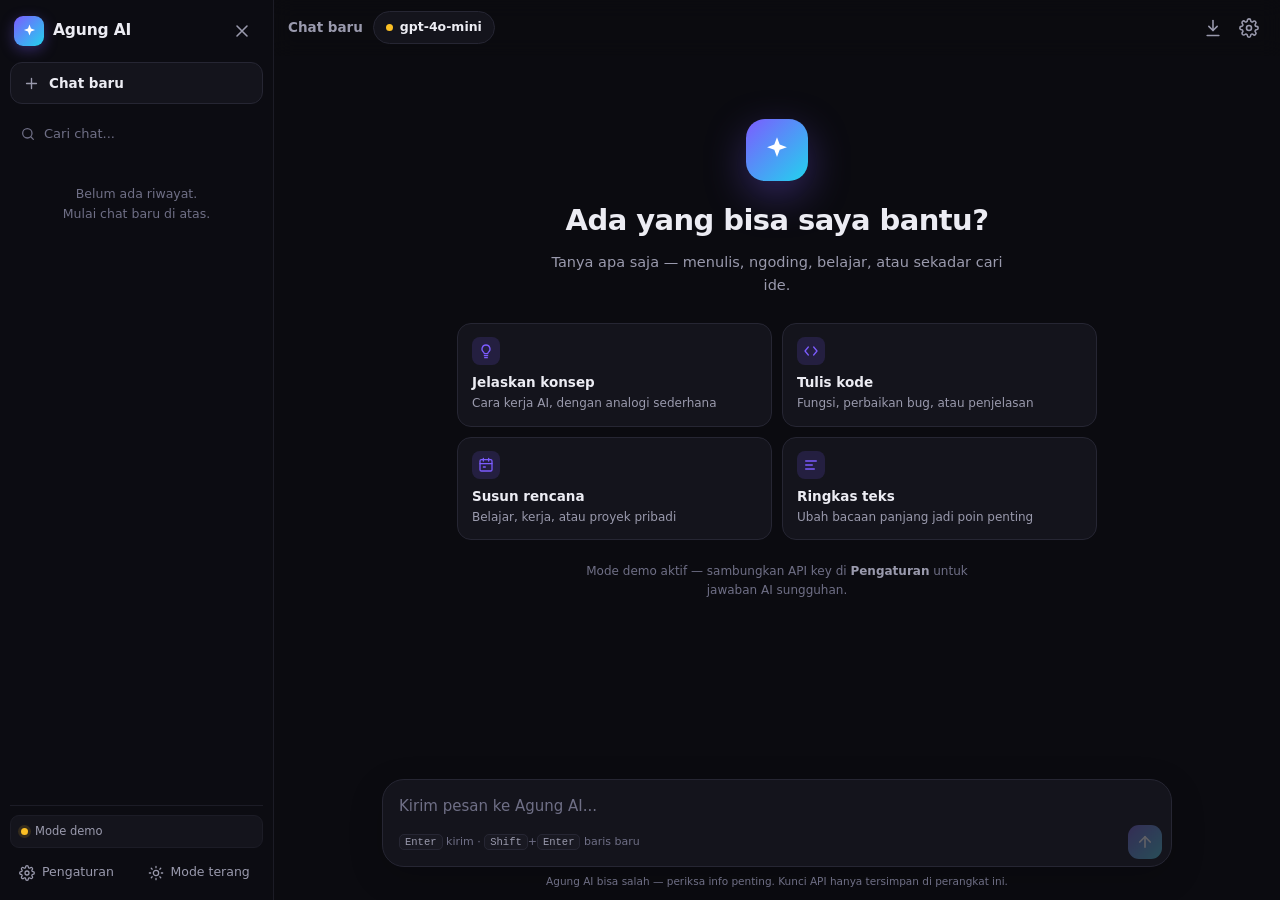
==== docs/ai/index.html @ 81c694a7 "Add files via upload" ====
<!doctype html>
<html lang="id" data-theme="dark">
<head>
  <meta charset="utf-8" />
  <meta name="viewport" content="width=device-width, initial-scale=1, viewport-fit=cover" />
  <title>Agung AI — Asisten Chat</title>
  <meta name="description" content="Agung AI — aplikasi chat AI ringan yang bisa dipakai dengan OpenAI, OpenRouter, Groq, DeepSeek, Gemini, Ollama, dan penyedia lain yang kompatibel." />
  <meta name="color-scheme" content="dark light" />
  <meta name="theme-color" content="#0b0b10" />
<style>
/* =========================================================
   Agung AI — styles
   ========================================================= */

:root {
  --font: ui-sans-serif, system-ui, -apple-system, "Segoe UI", Roboto,
    "Helvetica Neue", Arial, "Noto Sans", sans-serif;
  --mono: ui-monospace, SFMono-Regular, "SF Mono", Menlo, Consolas,
    "Liberation Mono", monospace;
  --accent: #7c5cff;
  --accent-2: #22d3ee;
  --accent-soft: rgba(124, 92, 255, 0.16);
  --danger: #ff5c7a;
  --ok: #34d399;
  --warn: #fbbf24;
  --radius: 16px;
}

html[data-theme="dark"] {
  --bg: #0b0b10;
  --bg-2: #0e0e15;
  --sidebar: #0c0c12;
  --panel: #14141c;
  --panel-2: #191922;
  --border: #262633;
  --border-soft: #1c1c26;
  --text: #ececf3;
  --muted: #9a9aad;
  --muted-2: #6f6f86;
  --bubble: #1c1c28;
  --input: #11111a;
  --hover: #1a1a25;
  --code-bg: #0c0c14;
  --inline-bg: #22222e;
  --topbar: rgba(11, 11, 16, 0.82);
  --shadow: 0 18px 50px rgba(0, 0, 0, 0.45);
  --scrim: rgba(0, 0, 0, 0.6);
}

html[data-theme="light"] {
  --bg: #ffffff;
  --bg-2: #f7f7fa;
  --sidebar: #f5f5f8;
  --panel: #ffffff;
  --panel-2: #f6f6fa;
  --border: #e2e2ea;
  --border-soft: #ececf2;
  --text: #16161d;
  --muted: #5f5f72;
  --muted-2: #8b8b9e;
  --bubble: #f0f0f5;
  --input: #f6f6fa;
  --hover: #ececf2;
  --code-bg: #f6f6fa;
  --inline-bg: #eeeef4;
  --topbar: rgba(255, 255, 255, 0.86);
  --shadow: 0 18px 50px rgba(20, 20, 45, 0.16);
  --scrim: rgba(20, 20, 40, 0.35);
}

* { box-sizing: border-box; }

html, body {
  height: 100%;
  margin: 0;
}

body {
  font-family: var(--font);
  background: var(--bg);
  color: var(--text);
  font-size: 15px;
  line-height: 1.5;
  overflow: hidden;
  -webkit-font-smoothing: antialiased;
  text-rendering: optimizeLegibility;
}

button, input, textarea {
  font: inherit;
  color: inherit;
}

button { cursor: pointer; }

svg {
  width: 20px;
  height: 20px;
  fill: none;
  stroke: currentColor;
  stroke-width: 1.9;
  stroke-linecap: round;
  stroke-linejoin: round;
  flex: none;
}

.sr-only {
  position: absolute;
  width: 1px; height: 1px;
  padding: 0; margin: -1px;
  overflow: hidden;
  clip: rect(0 0 0 0);
  white-space: nowrap;
  border: 0;
}

kbd {
  font-family: var(--mono);
  font-size: 10.5px;
  padding: 1px 5px;
  border-radius: 5px;
  border: 1px solid var(--border);
  background: var(--panel-2);
  color: var(--muted);
}

/* ================= layout ================= */

.app {
  display: flex;
  height: 100vh;
  height: 100dvh;
  width: 100%;
}

/* ================= sidebar ================= */

.sidebar {
  width: 274px;
  flex: 0 0 274px;
  background: var(--sidebar);
  border-right: 1px solid var(--border-soft);
  display: flex;
  flex-direction: column;
  gap: 10px;
  padding: 12px 10px 10px;
  min-height: 0;
  z-index: 40;
}

.side-head {
  display: flex;
  align-items: center;
  justify-content: space-between;
  padding: 2px 4px 4px;
}

.brand {
  display: flex;
  align-items: center;
  gap: 9px;
  min-width: 0;
}

.brand-mark {
  width: 30px;
  height: 30px;
  border-radius: 9px;
  display: grid;
  place-items: center;
  color: #fff;
  background: linear-gradient(135deg, var(--accent), var(--accent-2));
  box-shadow: 0 4px 14px rgba(124, 92, 255, 0.35);
  flex: none;
}

.brand-mark svg { width: 19px; height: 19px; stroke: none; }

.brand-name {
  font-weight: 700;
  font-size: 15.5px;
  letter-spacing: -0.01em;
  white-space: nowrap;
}

.side-close { display: none; }

.icon-btn {
  width: 34px;
  height: 34px;
  border-radius: 10px;
  border: 1px solid transparent;
  background: transparent;
  color: var(--muted);
  display: grid;
  place-items: center;
  transition: background 0.15s, color 0.15s, border-color 0.15s;
}

.icon-btn:hover { background: var(--hover); color: var(--text); }
.icon-btn:active { transform: scale(0.96); }

.new-chat {
  display: flex;
  align-items: center;
  gap: 9px;
  width: 100%;
  padding: 10px 12px;
  border-radius: 12px;
  border: 1px solid var(--border);
  background: var(--panel);
  color: var(--text);
  font-weight: 600;
  font-size: 13.5px;
  transition: background 0.15s, border-color 0.15s, transform 0.1s;
}

.new-chat svg { width: 17px; height: 17px; color: var(--muted); }
.new-chat:hover { background: var(--panel-2); border-color: var(--border); }
.new-chat:active { transform: scale(0.99); }

.search {
  position: relative;
  display: flex;
  align-items: center;
}

.search-ico {
  position: absolute;
  left: 10px;
  width: 16px;
  height: 16px;
  color: var(--muted-2);
  pointer-events: none;
}

.search input {
  width: 100%;
  padding: 9px 10px 9px 33px;
  border-radius: 10px;
  border: 1px solid transparent;
  background: transparent;
  color: var(--text);
  font-size: 13px;
  outline: none;
  transition: background 0.15s, border-color 0.15s;
}

.search input::placeholder { color: var(--muted-2); }
.search input:hover { background: var(--hover); }
.search input:focus {
  background: var(--input);
  border-color: var(--border);
}

.conv-list {
  flex: 1;
  overflow-y: auto;
  overflow-x: hidden;
  min-height: 0;
  padding: 2px 0 8px;
  scrollbar-width: thin;
}

.conv-group-label {
  font-size: 10.5px;
  font-weight: 700;
  text-transform: uppercase;
  letter-spacing: 0.07em;
  color: var(--muted-2);
  padding: 12px 10px 5px;
}

.conv-item {
  display: flex;
  align-items: center;
  gap: 8px;
  padding: 8px 8px 8px 10px;
  border-radius: 10px;
  color: var(--muted);
  cursor: pointer;
  border: 1px solid transparent;
  position: relative;
  min-width: 0;
}

.conv-item:hover { background: var(--hover); color: var(--text); }

.conv-item.active {
  background: var(--panel);
  border-color: var(--border-soft);
  color: var(--text);
}

.conv-ico { width: 15px; height: 15px; color: var(--muted-2); flex: none; }

.conv-title {
  flex: 1;
  min-width: 0;
  font-size: 13px;
  white-space: nowrap;
  overflow: hidden;
  text-overflow: ellipsis;
}

.conv-acts {
  display: flex;
  gap: 2px;
  opacity: 0;
  transition: opacity 0.12s;
}

.conv-item:hover .conv-acts,
.conv-item.active .conv-acts { opacity: 1; }

.mini-btn {
  width: 24px;
  height: 24px;
  border-radius: 6px;
  border: 0;
  background: transparent;
  color: var(--muted);
  display: grid;
  place-items: center;
}

.mini-btn svg { width: 13px; height: 13px; }
.mini-btn:hover { background: var(--border); color: var(--text); }
.mini-btn.danger:hover { color: var(--danger); }

.empty-list {
  padding: 18px 12px;
  font-size: 12.5px;
  color: var(--muted-2);
  text-align: center;
  line-height: 1.6;
}

.side-foot {
  border-top: 1px solid var(--border-soft);
  padding-top: 9px;
  display: flex;
  flex-direction: column;
  gap: 7px;
}

.mode-badge {
  display: flex;
  align-items: center;
  gap: 7px;
  padding: 7px 10px;
  border-radius: 9px;
  background: var(--panel);
  border: 1px solid var(--border-soft);
  font-size: 11.5px;
  color: var(--muted);
  font-weight: 500;
}

.mode-badge .dot {
  width: 7px;
  height: 7px;
  border-radius: 50%;
  background: var(--warn);
  box-shadow: 0 0 0 3px rgba(251, 191, 36, 0.14);
  flex: none;
}

.mode-badge.live .dot {
  background: var(--ok);
  box-shadow: 0 0 0 3px rgba(52, 211, 153, 0.16);
}

.foot-row { display: flex; gap: 4px; }

.foot-btn {
  flex: 1;
  display: flex;
  align-items: center;
  gap: 7px;
  padding: 8px 9px;
  border-radius: 9px;
  border: 0;
  background: transparent;
  color: var(--muted);
  font-size: 12.5px;
  font-weight: 500;
  text-align: left;
}

.foot-btn svg { width: 16px; height: 16px; }
.foot-btn:hover { background: var(--hover); color: var(--text); }
.foot-btn span { white-space: nowrap; overflow: hidden; text-overflow: ellipsis; }

/* ================= main ================= */

.main {
  flex: 1;
  display: flex;
  flex-direction: column;
  min-width: 0;
  position: relative;
  background: var(--bg);
}

.topbar {
  height: 56px;
  flex: none;
  display: flex;
  align-items: center;
  gap: 10px;
  padding: 0 14px;
  border-bottom: 1px solid transparent;
  background: var(--topbar);
  backdrop-filter: blur(10px);
  z-index: 20;
}

.menu-btn { display: none; }

.topbar-title {
  font-size: 13.5px;
  font-weight: 600;
  color: var(--muted);
  white-space: nowrap;
  overflow: hidden;
  text-overflow: ellipsis;
  min-width: 0;
  max-width: 40%;
}

.model-pill {
  display: flex;
  align-items: center;
  gap: 7px;
  padding: 6px 12px;
  border-radius: 999px;
  border: 1px solid var(--border);
  background: var(--panel);
  color: var(--text);
  font-size: 12.5px;
  font-weight: 600;
  max-width: 240px;
  transition: background 0.15s, border-color 0.15s;
}

.model-pill:hover { background: var(--panel-2); border-color: var(--muted-2); }

.pill-dot {
  width: 7px;
  height: 7px;
  border-radius: 50%;
  background: var(--warn);
  flex: none;
}

.pill-dot.live { background: var(--ok); }

.pill-name {
  white-space: nowrap;
  overflow: hidden;
  text-overflow: ellipsis;
}

.top-actions {
  margin-left: auto;
  display: flex;
  gap: 2px;
}

.chat-scroll {
  flex: 1;
  overflow-y: auto;
  overflow-x: hidden;
  min-height: 0;
  scrollbar-width: thin;
  scrollbar-color: var(--border) transparent;
  overscroll-behavior: contain;
}

.chat-scroll::-webkit-scrollbar { width: 10px; }
.chat-scroll::-webkit-scrollbar-thumb {
  background: var(--border);
  border-radius: 10px;
  border: 3px solid var(--bg);
}
.chat-scroll::-webkit-scrollbar-thumb:hover { background: var(--muted-2); }

/* ================= empty state ================= */

.empty {
  max-width: 760px;
  margin: 0 auto;
  padding: clamp(28px, 7vh, 80px) 22px 24px;
  text-align: center;
  animation: rise 0.35s ease both;
}

@keyframes rise {
  from { opacity: 0; transform: translateY(8px); }
  to { opacity: 1; transform: none; }
}

.empty-mark {
  width: 62px;
  height: 62px;
  margin: 0 auto 18px;
  border-radius: 19px;
  display: grid;
  place-items: center;
  color: #fff;
  background: linear-gradient(135deg, var(--accent), var(--accent-2));
  box-shadow: 0 14px 40px rgba(124, 92, 255, 0.34);
}

.empty-mark svg { width: 34px; height: 34px; stroke: none; }

.empty h1 {
  font-size: clamp(22px, 3.2vw, 29px);
  margin: 0 0 8px;
  letter-spacing: -0.02em;
  font-weight: 700;
}

.empty-sub {
  margin: 0 auto;
  color: var(--muted);
  font-size: 14.5px;
  max-width: 460px;
  line-height: 1.6;
}

.suggestions {
  display: grid;
  grid-template-columns: repeat(2, minmax(0, 1fr));
  gap: 10px;
  margin: 26px auto 0;
  max-width: 640px;
  text-align: left;
}

.sug {
  display: flex;
  flex-direction: column;
  gap: 3px;
  padding: 13px 14px;
  border-radius: 14px;
  border: 1px solid var(--border);
  background: var(--panel);
  color: var(--text);
  transition: border-color 0.16s, background 0.16s, transform 0.12s;
}

.sug:hover {
  background: var(--panel-2);
  border-color: var(--accent);
  transform: translateY(-1px);
}

.sug:active { transform: none; }

.sug-ico {
  width: 28px;
  height: 28px;
  border-radius: 8px;
  display: grid;
  place-items: center;
  background: var(--accent-soft);
  color: var(--accent);
  margin-bottom: 4px;
}

.sug-ico svg { width: 16px; height: 16px; }

.sug-t { font-size: 13.5px; font-weight: 600; }

.sug-d {
  font-size: 12px;
  color: var(--muted);
  line-height: 1.45;
}

.empty-note {
  margin: 22px auto 0;
  font-size: 12px;
  color: var(--muted-2);
  max-width: 420px;
  line-height: 1.6;
}

.empty-note b { color: var(--muted); }

/* ================= messages ================= */

.messages {
  max-width: 830px;
  margin: 0 auto;
  padding: 8px 22px 10px;
  display: flex;
  flex-direction: column;
  gap: 20px;
}

.msg {
  display: flex;
  gap: 12px;
  align-items: flex-start;
  animation: fadein 0.2s ease both;
}

@keyframes fadein {
  from { opacity: 0; }
  to { opacity: 1; }
}

.msg-user { justify-content: flex-end; }

.avatar {
  width: 28px;
  height: 28px;
  border-radius: 9px;
  flex: none;
  display: grid;
  place-items: center;
  color: #fff;
  background: linear-gradient(135deg, var(--accent), var(--accent-2));
  margin-top: 2px;
}

.avatar svg { width: 16px; height: 16px; stroke: none; }

.bubble { min-width: 0; max-width: 100%; }

.msg-user .bubble {
  max-width: min(86%, 640px);
  background: var(--bubble);
  border: 1px solid var(--border-soft);
  border-radius: 18px 18px 6px 18px;
  padding: 10px 15px;
}

.msg-user .content {
  white-space: pre-wrap;
  overflow-wrap: anywhere;
  font-size: 14.8px;
  line-height: 1.65;
}

.content {
  font-size: 15.2px;
  line-height: 1.72;
  overflow-wrap: anywhere;
}

.msg-assistant .content { padding-top: 3px; }

.msg-tools {
  display: flex;
  gap: 4px;
  margin-top: 7px;
  opacity: 0;
  transition: opacity 0.14s;
}

.msg:hover .msg-tools { opacity: 1; }

.tool {
  display: inline-flex;
  align-items: center;
  gap: 5px;
  padding: 4px 8px;
  border-radius: 7px;
  border: 1px solid transparent;
  background: transparent;
  color: var(--muted-2);
  font-size: 11.5px;
  font-weight: 500;
}

.tool svg { width: 13px; height: 13px; }
.tool:hover { background: var(--hover); color: var(--text); }

/* markdown */

.content > :first-child { margin-top: 0; }
.content > :last-child { margin-bottom: 0; }

.content p { margin: 0 0 0.85em; }
.content h1, .content h2, .content h3, .content h4 {
  margin: 1.15em 0 0.5em;
  line-height: 1.3;
  letter-spacing: -0.01em;
}
.content h1 { font-size: 1.4em; }
.content h2 { font-size: 1.24em; }
.content h3 { font-size: 1.1em; }
.content h4 { font-size: 1em; }

.content ul, .content ol { margin: 0 0 0.85em; padding-left: 1.45em; }
.content li { margin: 0.22em 0; }
.content li > p { margin: 0 0 0.3em; }

.content a {
  color: var(--accent);
  text-decoration: underline;
  text-underline-offset: 2px;
  text-decoration-thickness: 1px;
}

html[data-theme="dark"] .content a { color: #a996ff; }

.content strong { font-weight: 650; }
.content del { color: var(--muted); }

.content blockquote {
  margin: 0 0 0.85em;
  padding: 2px 0 2px 13px;
  border-left: 3px solid var(--accent);
  color: var(--muted);
}

.content hr {
  border: 0;
  border-top: 1px solid var(--border);
  margin: 1.1em 0;
}

.content code.inline {
  font-family: var(--mono);
  font-size: 0.87em;
  background: var(--inline-bg);
  padding: 0.15em 0.38em;
  border-radius: 5px;
}

.content table {
  border-collapse: collapse;
  width: 100%;
  margin: 0 0 0.9em;
  font-size: 0.92em;
  display: block;
  overflow-x: auto;
}

.content th, .content td {
  border: 1px solid var(--border);
  padding: 6px 10px;
  text-align: left;
}

.content th { background: var(--panel-2); font-weight: 600; }

.codeblock {
  margin: 0 0 0.9em;
  border: 1px solid var(--border);
  border-radius: 11px;
  overflow: hidden;
  background: var(--code-bg);
}

.codeblock-head {
  display: flex;
  align-items: center;
  justify-content: space-between;
  padding: 6px 8px 6px 12px;
  border-bottom: 1px solid var(--border-soft);
  background: var(--panel-2);
}

.codeblock-head .lang {
  font-family: var(--mono);
  font-size: 11px;
  color: var(--muted-2);
  text-transform: lowercase;
}

.copy-code {
  border: 1px solid transparent;
  background: transparent;
  color: var(--muted);
  font-size: 11.5px;
  padding: 3px 8px;
  border-radius: 6px;
  font-weight: 500;
}

.copy-code:hover { background: var(--hover); color: var(--text); }

.codeblock pre {
  margin: 0;
  padding: 12px 14px;
  overflow-x: auto;
}

.codeblock code {
  font-family: var(--mono);
  font-size: 12.8px;
  line-height: 1.6;
  white-space: pre;
  color: var(--text);
}

.typing {
  display: inline-flex;
  gap: 4px;
  padding: 6px 0;
  align-items: center;
}

.typing span {
  width: 6px;
  height: 6px;
  border-radius: 50%;
  background: var(--muted-2);
  animation: bounce 1.1s infinite ease-in-out;
}

.typing span:nth-child(2) { animation-delay: 0.15s; }
.typing span:nth-child(3) { animation-delay: 0.3s; }

@keyframes bounce {
  0%, 60%, 100% { transform: translateY(0); opacity: 0.45; }
  30% { transform: translateY(-4px); opacity: 1; }
}

.cursor {
  display: inline-block;
  width: 7px;
  height: 15px;
  margin-left: 2px;
  vertical-align: -2px;
  border-radius: 2px;
  background: var(--accent);
  animation: blink 1s steps(2, start) infinite;
}

@keyframes blink { 50% { opacity: 0; } }

.msg-assistant.is-error .content {
  color: var(--danger);
}

.scroll-bottom {
  position: absolute;
  bottom: 128px;
  left: 50%;
  transform: translateX(-50%);
  width: 36px;
  height: 36px;
  border-radius: 50%;
  border: 1px solid var(--border);
  background: var(--panel);
  color: var(--muted);
  display: grid;
  place-items: center;
  box-shadow: var(--shadow);
  z-index: 15;
}

.scroll-bottom:hover { color: var(--text); background: var(--panel-2); }
.scroll-bottom[hidden] { display: none; }

/* ================= composer ================= */

.composer-wrap {
  flex: none;
  padding: 0 22px calc(10px + env(safe-area-inset-bottom));
  background: linear-gradient(to bottom, transparent, var(--bg) 26%);
  z-index: 10;
}

.composer {
  max-width: 790px;
  margin: 0 auto;
  border: 1px solid var(--border);
  border-radius: 22px;
  background: var(--panel);
  padding: 9px 9px 7px 16px;
  box-shadow: 0 10px 34px rgba(0, 0, 0, 0.18);
  transition: border-color 0.16s, box-shadow 0.16s;
}

.composer:focus-within {
  border-color: var(--accent);
  box-shadow: 0 0 0 3px var(--accent-soft), 0 10px 34px rgba(0, 0, 0, 0.18);
}

.composer textarea {
  display: block;
  width: 100%;
  border: 0;
  background: transparent;
  resize: none;
  outline: none;
  font-size: 15px;
  line-height: 1.6;
  max-height: 200px;
  min-height: 24px;
  padding: 5px 6px 5px 0;
  color: var(--text);
}

.composer textarea::placeholder { color: var(--muted-2); }

.composer-bar {
  display: flex;
  align-items: center;
  justify-content: space-between;
  gap: 8px;
  padding-top: 2px;
}

.composer-hint {
  font-size: 11px;
  color: var(--muted-2);
  white-space: nowrap;
  overflow: hidden;
  text-overflow: ellipsis;
}

.send-btn {
  width: 34px;
  height: 34px;
  border-radius: 11px;
  border: 0;
  flex: none;
  display: grid;
  place-items: center;
  color: #fff;
  background: linear-gradient(135deg, var(--accent), var(--accent-2));
  transition: opacity 0.15s, transform 0.1s, filter 0.15s;
}

.send-btn svg { width: 18px; height: 18px; stroke-width: 2.2; }
.send-btn .ico-stop { display: none; width: 15px; height: 15px; }

.send-btn:disabled {
  opacity: 0.32;
  cursor: not-allowed;
  filter: grayscale(0.35);
}

.send-btn:not(:disabled):hover { filter: brightness(1.08); }
.send-btn:not(:disabled):active { transform: scale(0.94); }

.send-btn.is-stop {
  background: var(--text);
  color: var(--bg);
}

.send-btn.is-stop .ico-send { display: none; }
.send-btn.is-stop .ico-stop { display: block; }

.disclaimer {
  max-width: 790px;
  margin: 7px auto 0;
  text-align: center;
  font-size: 10.5px;
  color: var(--muted-2);
  line-height: 1.5;
}

/* ================= modal ================= */

.modal {
  position: fixed;
  inset: 0;
  z-index: 100;
  background: var(--scrim);
  backdrop-filter: blur(4px);
  display: flex;
  align-items: center;
  justify-content: center;
  padding: 18px;
  animation: fadein 0.15s ease both;
}

.modal[hidden] { display: none; }

.modal-panel {
  width: min(560px, 100%);
  max-height: min(88dvh, 820px);
  background: var(--panel);
  border: 1px solid var(--border);
  border-radius: 18px;
  box-shadow: var(--shadow);
  display: flex;
  flex-direction: column;
  overflow: hidden;
  animation: pop 0.18s ease both;
}

@keyframes pop {
  from { opacity: 0; transform: scale(0.97) translateY(6px); }
  to { opacity: 1; transform: none; }
}

.modal-head {
  display: flex;
  align-items: center;
  justify-content: space-between;
  padding: 14px 14px 12px 20px;
  border-bottom: 1px solid var(--border-soft);
  flex: none;
}

.modal-head h2 {
  margin: 0;
  font-size: 16px;
  letter-spacing: -0.01em;
}

.modal-body {
  padding: 18px 20px;
  overflow-y: auto;
  display: flex;
  flex-direction: column;
  gap: 16px;
  scrollbar-width: thin;
}

.field { display: flex; flex-direction: column; gap: 7px; }

.field-label {
  font-size: 12.5px;
  font-weight: 650;
  color: var(--text);
  display: flex;
  align-items: center;
  justify-content: space-between;
  gap: 8px;
}

.field-label .val {
  font-family: var(--mono);
  font-size: 11.5px;
  font-weight: 500;
  color: var(--muted);
  background: var(--panel-2);
  border: 1px solid var(--border-soft);
  padding: 1px 7px;
  border-radius: 6px;
}

.hint {
  margin: 0;
  font-size: 11.5px;
  color: var(--muted-2);
  line-height: 1.5;
}

.hint code, .note code {
  font-family: var(--mono);
  font-size: 0.92em;
  background: var(--inline-bg);
  padding: 1px 5px;
  border-radius: 4px;
}

.input {
  width: 100%;
  padding: 10px 12px;
  border-radius: 10px;
  border: 1px solid var(--border);
  background: var(--input);
  color: var(--text);
  font-size: 13.5px;
  outline: none;
  transition: border-color 0.15s, box-shadow 0.15s;
}

.input:focus {
  border-color: var(--accent);
  box-shadow: 0 0 0 3px var(--accent-soft);
}

.input::placeholder { color: var(--muted-2); }

.textarea {
  resize: vertical;
  min-height: 70px;
  line-height: 1.55;
  font-size: 13px;
}

.input-row { display: flex; gap: 6px; align-items: center; }
.input-row .input { flex: 1; }

.eye { border: 1px solid var(--border); background: var(--input); flex: none; }

.chips { display: flex; flex-wrap: wrap; gap: 6px; }

.chip {
  padding: 6px 11px;
  border-radius: 999px;
  border: 1px solid var(--border);
  background: var(--input);
  color: var(--muted);
  font-size: 12px;
  font-weight: 550;
  transition: all 0.14s;
}

.chip:hover { color: var(--text); border-color: var(--muted-2); }

.chip.active {
  color: #fff;
  background: linear-gradient(135deg, var(--accent), var(--accent-2));
  border-color: transparent;
  box-shadow: 0 4px 12px rgba(124, 92, 255, 0.28);
}

.grid-2 {
  display: grid;
  grid-template-columns: 1.15fr 1fr;
  gap: 14px;
  align-items: start;
}

.range {
  width: 100%;
  height: 26px;
  accent-color: var(--accent);
  background: transparent;
  cursor: pointer;
}

.row-between {
  flex-direction: row;
  align-items: center;
  justify-content: space-between;
  gap: 16px;
  border-top: 1px solid var(--border-soft);
  padding-top: 14px;
}

.row-between .field-label { display: block; }
.row-between .hint { margin-top: 2px; }

.switch { position: relative; display: inline-flex; flex: none; }
.switch input { position: absolute; opacity: 0; width: 0; height: 0; }

.switch .track {
  width: 42px;
  height: 24px;
  border-radius: 999px;
  background: var(--border);
  display: block;
  transition: background 0.18s;
  position: relative;
}

.switch .thumb {
  position: absolute;
  top: 3px;
  left: 3px;
  width: 18px;
  height: 18px;
  border-radius: 50%;
  background: #fff;
  transition: transform 0.18s;
  box-shadow: 0 1px 3px rgba(0, 0, 0, 0.3);
}

.switch input:checked + .track {
  background: linear-gradient(135deg, var(--accent), var(--accent-2));
}

.switch input:checked + .track .thumb { transform: translateX(18px); }
.switch input:focus-visible + .track { box-shadow: 0 0 0 3px var(--accent-soft); }

.note {
  margin: 0;
  font-size: 11.5px;
  color: var(--muted);
  line-height: 1.6;
  background: var(--panel-2);
  border: 1px solid var(--border-soft);
  border-radius: 10px;
  padding: 10px 12px;
}

.note b { color: var(--text); }

.danger-zone {
  border-top: 1px solid var(--border-soft);
  padding-top: 14px;
  display: flex;
  flex-direction: column;
  gap: 9px;
}

.danger-actions { display: flex; gap: 8px; flex-wrap: wrap; }

.btn {
  padding: 9px 15px;
  border-radius: 10px;
  border: 1px solid var(--border);
  background: var(--input);
  color: var(--text);
  font-size: 13px;
  font-weight: 600;
  transition: background 0.14s, border-color 0.14s, transform 0.1s;
  white-space: nowrap;
}

.btn:active { transform: scale(0.98); }
.btn-ghost:hover { background: var(--hover); }

.btn-primary {
  background: linear-gradient(135deg, var(--accent), var(--accent-2));
  border-color: transparent;
  color: #fff;
  box-shadow: 0 6px 18px rgba(124, 92, 255, 0.3);
}

.btn-primary:hover { filter: brightness(1.06); }

.btn-danger {
  background: rgba(255, 92, 122, 0.1);
  border-color: rgba(255, 92, 122, 0.35);
  color: var(--danger);
}

.btn-danger:hover { background: rgba(255, 92, 122, 0.16); }

.btn[disabled] { opacity: 0.5; cursor: wait; }

.test-result {
  margin: 0;
  font-size: 12px;
  padding: 8px 11px;
  border-radius: 8px;
  line-height: 1.5;
  background: var(--panel-2);
  border: 1px solid var(--border-soft);
}

.test-result.ok { color: var(--ok); border-color: rgba(52, 211, 153, 0.3); }
.test-result.err { color: var(--danger); border-color: rgba(255, 92, 122, 0.3); }

.modal-foot {
  display: flex;
  align-items: center;
  gap: 8px;
  padding: 12px 16px;
  border-top: 1px solid var(--border-soft);
  background: var(--panel-2);
  flex: none;
}

.modal-foot .spacer { flex: 1; }

.ask-panel { max-width: 430px; }

.ask-msg {
  margin: 0;
  font-size: 13.5px;
  color: var(--muted);
  line-height: 1.6;
  overflow-wrap: anywhere;
}

/* ================= toast ================= */

.toast {
  position: fixed;
  left: 50%;
  bottom: 26px;
  transform: translateX(-50%) translateY(8px);
  background: var(--panel);
  border: 1px solid var(--border);
  color: var(--text);
  padding: 10px 16px;
  border-radius: 11px;
  font-size: 13px;
  font-weight: 500;
  box-shadow: var(--shadow);
  z-index: 200;
  opacity: 0;
  transition: opacity 0.2s, transform 0.2s;
  max-width: calc(100vw - 32px);
  text-align: center;
}

.toast.show { opacity: 1; transform: translateX(-50%); }
.toast.err { border-color: rgba(255, 92, 122, 0.5); color: var(--danger); }

/* ================= scrim / responsive ================= */

.scrim {
  position: fixed;
  inset: 0;
  background: var(--scrim);
  z-index: 35;
  animation: fadein 0.18s ease both;
}

.scrim[hidden] { display: none; }

@media (max-width: 900px) {
  .sidebar {
    position: fixed;
    inset: 0 auto 0 0;
    transform: translateX(-102%);
    transition: transform 0.24s cubic-bezier(0.4, 0, 0.2, 1);
    box-shadow: 0 0 60px rgba(0, 0, 0, 0.4);
    width: 286px;
    flex-basis: 286px;
  }

  .app.sidebar-open .sidebar { transform: none; }
  .menu-btn { display: grid; }
  .side-close { display: grid; }
  .topbar-title { display: none; }
  .composer-wrap { padding-left: 12px; padding-right: 12px; }
  .messages { padding-left: 14px; padding-right: 14px; }
  .scroll-bottom { bottom: 118px; }
}

@media (max-width: 560px) {
  .topbar { height: 52px; padding: 0 8px 0 6px; gap: 6px; }
  .model-pill { max-width: 52vw; padding: 5px 10px; font-size: 12px; }
  .empty { padding-top: 26px; }
  .empty-mark { width: 54px; height: 54px; border-radius: 16px; margin-bottom: 14px; }
  .empty-mark svg { width: 29px; height: 29px; }
  .suggestions { grid-template-columns: 1fr; gap: 8px; margin-top: 20px; }
  .sug { padding: 11px 13px; }
  .composer-hint { display: none; }
  .composer-bar { justify-content: flex-end; }
  .composer { padding-left: 14px; }
  .msg-user .bubble { max-width: 92%; }
  .content { font-size: 14.8px; }
  .grid-2 { grid-template-columns: 1fr; }
  .modal { padding: 0; align-items: flex-end; }
  .modal-panel {
    max-height: 94dvh;
    width: 100%;
    border-radius: 18px 18px 0 0;
    border-bottom: 0;
  }
  .modal-foot { padding-bottom: calc(12px + env(safe-area-inset-bottom)); }
  .msg-tools { opacity: 1; }
}

@media (prefers-reduced-motion: reduce) {
  *, *::before, *::after {
    animation-duration: 0.001ms !important;
    animation-iteration-count: 1 !important;
    transition-duration: 0.001ms !important;
  }
}

</style>
</head>
<body>
  <div class="app" id="app">

    <!-- ============ SIDEBAR ============ -->
    <aside class="sidebar" id="sidebar" aria-label="Riwayat percakapan">
      <div class="side-head">
        <div class="brand">
          <span class="brand-mark" aria-hidden="true">
            <svg viewBox="0 0 24 24" fill="none"><path d="M12 3l1.9 5.1L19 10l-5.1 1.9L12 17l-1.9-5.1L5 10l5.1-1.9L12 3z" fill="currentColor"/></svg>
          </span>
          <span class="brand-name">Agung AI</span>
        </div>
        <button class="icon-btn side-close" id="closeSidebar" title="Tutup menu" aria-label="Tutup menu">
          <svg viewBox="0 0 24 24"><path d="M18 6L6 18M6 6l12 12"/></svg>
        </button>
      </div>

      <button class="new-chat" id="newChat">
        <svg viewBox="0 0 24 24"><path d="M12 5v14M5 12h14"/></svg>
        <span>Chat baru</span>
      </button>

      <div class="search">
        <svg class="search-ico" viewBox="0 0 24 24"><circle cx="11" cy="11" r="7"/><path d="M20 20l-3.5-3.5"/></svg>
        <input id="searchInput" type="search" placeholder="Cari chat..." autocomplete="off" aria-label="Cari percakapan" />
      </div>

      <nav class="conv-list" id="convList" aria-label="Daftar percakapan"></nav>

      <div class="side-foot">
        <div class="mode-badge" id="modeBadge">
          <span class="dot" id="modeDot"></span>
          <span id="modeText">Mode demo</span>
        </div>
        <div class="foot-row">
          <button class="foot-btn" id="openSettings">
            <svg viewBox="0 0 24 24"><circle cx="12" cy="12" r="3"/><path d="M19.4 15a1.7 1.7 0 00.34 1.87l.06.06a2 2 0 11-2.83 2.83l-.06-.06a1.7 1.7 0 00-1.87-.34 1.7 1.7 0 00-1 1.55V21a2 2 0 11-4 0v-.09A1.7 1.7 0 009 19.4a1.7 1.7 0 00-1.87.34l-.06.06a2 2 0 11-2.83-2.83l.06-.06A1.7 1.7 0 004.6 15a1.7 1.7 0 00-1.55-1H3a2 2 0 110-4h.09A1.7 1.7 0 004.6 9a1.7 1.7 0 00-.34-1.87l-.06-.06a2 2 0 112.83-2.83l.06.06A1.7 1.7 0 009 4.6h.09A1.7 1.7 0 0010 3.05V3a2 2 0 114 0v.09a1.7 1.7 0 001 1.55 1.7 1.7 0 001.87-.34l.06-.06a2 2 0 112.83 2.83l-.06.06A1.7 1.7 0 0019.4 9v.09a1.7 1.7 0 001.55 1H21a2 2 0 110 4h-.09a1.7 1.7 0 00-1.55 1z"/></svg>
            <span>Pengaturan</span>
          </button>
          <button class="foot-btn" id="toggleTheme">
            <svg viewBox="0 0 24 24" id="themeIcon"><path d="M21 12.8A9 9 0 1111.2 3a7 7 0 009.8 9.8z"/></svg>
            <span id="themeLabel">Mode terang</span>
          </button>
        </div>
      </div>
    </aside>

    <div class="scrim" id="scrim" hidden></div>

    <!-- ============ MAIN ============ -->
    <main class="main">
      <header class="topbar">
        <button class="icon-btn menu-btn" id="openSidebar" title="Menu" aria-label="Buka menu">
          <svg viewBox="0 0 24 24"><path d="M4 6h16M4 12h16M4 18h16"/></svg>
        </button>
        <div class="topbar-title" id="chatTitle">Chat baru</div>
        <button class="model-pill" id="modelPill" title="Ubah model / penyedia">
          <span class="pill-dot" id="pillDot"></span>
          <span class="pill-name" id="pillName">gpt-4o-mini</span>
        </button>
        <div class="top-actions">
          <button class="icon-btn" id="exportBtn" title="Ekspor chat (Markdown)" aria-label="Ekspor chat">
            <svg viewBox="0 0 24 24"><path d="M12 3v12"/><path d="M7 10l5 5 5-5"/><path d="M5 21h14"/></svg>
          </button>
          <button class="icon-btn" id="settingsBtn" title="Pengaturan" aria-label="Pengaturan">
            <svg viewBox="0 0 24 24"><circle cx="12" cy="12" r="3"/><path d="M19.4 15a1.7 1.7 0 00.34 1.87l.06.06a2 2 0 11-2.83 2.83l-.06-.06a1.7 1.7 0 00-1.87-.34 1.7 1.7 0 00-1 1.55V21a2 2 0 11-4 0v-.09A1.7 1.7 0 009 19.4a1.7 1.7 0 00-1.87.34l-.06.06a2 2 0 11-2.83-2.83l.06-.06A1.7 1.7 0 004.6 15a1.7 1.7 0 00-1.55-1H3a2 2 0 110-4h.09A1.7 1.7 0 004.6 9a1.7 1.7 0 00-.34-1.87l-.06-.06a2 2 0 112.83-2.83l.06.06A1.7 1.7 0 009 4.6h.09A1.7 1.7 0 0010 3.05V3a2 2 0 114 0v.09a1.7 1.7 0 001 1.55 1.7 1.7 0 001.87-.34l.06-.06a2 2 0 112.83 2.83l-.06.06A1.7 1.7 0 0019.4 9v.09a1.7 1.7 0 001.55 1H21a2 2 0 110 4h-.09a1.7 1.7 0 00-1.55 1z"/></svg>
          </button>
        </div>
      </header>

      <div class="chat-scroll" id="chatScroll">
        <section class="empty" id="empty">
          <div class="empty-mark" aria-hidden="true">
            <svg viewBox="0 0 24 24" fill="none"><path d="M12 3l1.9 5.1L19 10l-5.1 1.9L12 17l-1.9-5.1L5 10l5.1-1.9L12 3z" fill="currentColor"/></svg>
          </div>
          <h1>Ada yang bisa saya bantu?</h1>
          <p class="empty-sub">Tanya apa saja — menulis, ngoding, belajar, atau sekadar cari ide.</p>

          <div class="suggestions">
            <button class="sug" data-prompt="Jelaskan cara kerja model bahasa besar (LLM) dengan bahasa yang sederhana, pakai analogi.">
              <span class="sug-ico"><svg viewBox="0 0 24 24"><path d="M12 3a6 6 0 00-3.6 10.8c.5.4.8 1 .9 1.6l.1.6h5.2l.1-.6c.1-.6.4-1.2.9-1.6A6 6 0 0012 3z"/><path d="M9.5 19h5"/><path d="M10 22h4"/></svg></span>
              <span class="sug-t">Jelaskan konsep</span>
              <span class="sug-d">Cara kerja AI, dengan analogi sederhana</span>
            </button>
            <button class="sug" data-prompt="Buatkan fungsi JavaScript untuk memformat tanggal ke format Indonesia (contoh: 11 November 2026), lengkap dengan contoh pakai.">
              <span class="sug-ico"><svg viewBox="0 0 24 24"><path d="M8 6l-5 6 5 6"/><path d="M16 6l5 6-5 6"/></svg></span>
              <span class="sug-t">Tulis kode</span>
              <span class="sug-d">Fungsi, perbaikan bug, atau penjelasan</span>
            </button>
            <button class="sug" data-prompt="Buatkan rencana belajar Python 30 hari untuk pemula, maksimal 60 menit per hari, dengan target praktik tiap minggu.">
              <span class="sug-ico"><svg viewBox="0 0 24 24"><rect x="3" y="4" width="18" height="17" rx="2"/><path d="M8 2v4M16 2v4M3 10h18"/><path d="M8 15h3"/></svg></span>
              <span class="sug-t">Susun rencana</span>
              <span class="sug-d">Belajar, kerja, atau proyek pribadi</span>
            </button>
            <button class="sug" data-prompt="Ringkas teks berikut menjadi 5 poin utama, lalu beri satu saran tindakan: [tempel teks di sini]">
              <span class="sug-ico"><svg viewBox="0 0 24 24"><path d="M4 6h16M4 12h10M4 18h13"/></svg></span>
              <span class="sug-t">Ringkas teks</span>
              <span class="sug-d">Ubah bacaan panjang jadi poin penting</span>
            </button>
          </div>

          <p class="empty-note" id="emptyNote">Mode demo aktif — sambungkan API key di <b>Pengaturan</b> untuk jawaban AI sungguhan.</p>
        </section>

        <div class="messages" id="messages" aria-live="polite"></div>
        <div class="scroll-anchor" id="scrollAnchor"></div>
      </div>

      <button class="scroll-bottom" id="scrollBottom" title="Ke pesan terbaru" aria-label="Ke pesan terbaru" hidden>
        <svg viewBox="0 0 24 24"><path d="M12 5v14M5 12l7 7 7-7"/></svg>
      </button>

      <div class="composer-wrap">
        <form class="composer" id="composer" autocomplete="off">
          <label class="sr-only" for="input">Pesan</label>
          <textarea id="input" rows="1" placeholder="Kirim pesan ke Agung AI..." spellcheck="true" autocapitalize="sentences"></textarea>
          <div class="composer-bar">
            <span class="composer-hint"><kbd>Enter</kbd> kirim · <kbd>Shift</kbd>+<kbd>Enter</kbd> baris baru</span>
            <button type="submit" class="send-btn" id="sendBtn" title="Kirim pesan" aria-label="Kirim pesan" disabled>
              <svg class="ico-send" viewBox="0 0 24 24"><path d="M12 19V5"/><path d="M5 12l7-7 7 7"/></svg>
              <svg class="ico-stop" viewBox="0 0 24 24"><rect x="7" y="7" width="10" height="10" rx="2" fill="currentColor" stroke="none"/></svg>
            </button>
          </div>
        </form>
        <p class="disclaimer">Agung AI bisa salah — periksa info penting. Kunci API hanya tersimpan di perangkat ini.</p>
      </div>
    </main>
  </div>

  <!-- ============ SETTINGS MODAL ============ -->
  <div class="modal" id="settingsModal" role="dialog" aria-modal="true" aria-labelledby="settingsTitle" hidden>
    <div class="modal-panel">
      <header class="modal-head">
        <h2 id="settingsTitle">Pengaturan</h2>
        <button class="icon-btn" id="closeSettings" aria-label="Tutup pengaturan">
          <svg viewBox="0 0 24 24"><path d="M18 6L6 18M6 6l12 12"/></svg>
        </button>
      </header>

      <div class="modal-body">
        <div class="field">
          <span class="field-label">Penyedia</span>
          <div class="chips" id="presetChips"></div>
          <p class="hint">Semua penyedia di bawah memakai format API yang sama (OpenAI-compatible).</p>
        </div>

        <div class="field">
          <label class="field-label" for="baseUrl">Base URL</label>
          <input class="input" id="baseUrl" type="url" placeholder="https://api.openai.com/v1" spellcheck="false" />
          <p class="hint">Harus berakhir di <code>/v1</code> (atau sesuai dokumentasi penyedia).</p>
        </div>

        <div class="field">
          <label class="field-label" for="apiKey">API key</label>
          <div class="input-row">
            <input class="input" id="apiKey" type="password" placeholder="Tempel API key di sini" spellcheck="false" autocomplete="off" />
            <button type="button" class="icon-btn eye" id="toggleKey" title="Tampilkan / sembunyikan" aria-label="Tampilkan atau sembunyikan API key">
              <svg viewBox="0 0 24 24"><path d="M2 12s3.6-7 10-7 10 7 10 7-3.6 7-10 7-10-7-10-7z"/><circle cx="12" cy="12" r="3"/></svg>
            </button>
          </div>
          <p class="hint">Kosongkan untuk penyedia lokal (Ollama / LM Studio) yang tidak butuh key.</p>
        </div>

        <div class="field">
          <label class="field-label" for="modelInput">Model</label>
          <input class="input" id="modelInput" list="modelList" placeholder="gpt-4o-mini" spellcheck="false" />
          <datalist id="modelList"></datalist>
        </div>

        <div class="field">
          <label class="field-label" for="systemPrompt">System prompt</label>
          <textarea class="input textarea" id="systemPrompt" rows="3" placeholder="Anda adalah asisten yang membantu..."></textarea>
        </div>

        <div class="grid-2">
          <div class="field">
            <label class="field-label" for="temperature">Kreativitas <span class="val" id="tempVal">0.7</span></label>
            <input class="range" id="temperature" type="range" min="0" max="2" step="0.1" value="0.7" />
            <p class="hint">0 = konsisten, 2 = liar.</p>
          </div>
          <div class="field">
            <label class="field-label" for="maxTokens">Maks. token jawaban</label>
            <input class="input" id="maxTokens" type="number" min="64" max="32000" step="64" value="1024" />
          </div>
        </div>

        <div class="field row-between">
          <div>
            <span class="field-label">Streaming</span>
            <p class="hint">Tampilkan jawaban kata per kata.</p>
          </div>
          <label class="switch">
            <input type="checkbox" id="streamToggle" checked />
            <span class="track"><span class="thumb"></span></span>
          </label>
        </div>

        <div class="field">
          <button type="button" class="btn btn-ghost" id="testBtn">Tes koneksi</button>
          <p class="test-result" id="testResult" hidden></p>
        </div>

        <p class="note">
          <b>Soal keamanan:</b> API key disimpan di <code>localStorage</code> browser ini dan hanya dikirim ke Base URL di atas.
          Untuk aplikasi yang dipakai banyak orang, gunakan proxy server agar key tidak terekspos.
        </p>

        <div class="danger-zone">
          <span class="field-label">Data</span>
          <div class="danger-actions">
            <button type="button" class="btn btn-ghost" id="exportAllBtn">Ekspor semua (JSON)</button>
            <button type="button" class="btn btn-danger" id="clearAllBtn">Hapus semua chat</button>
          </div>
        </div>
      </div>

      <footer class="modal-foot">
        <button type="button" class="btn btn-ghost" id="resetBtn">Default</button>
        <div class="spacer"></div>
        <button type="button" class="btn btn-ghost" id="cancelBtn">Batal</button>
        <button type="button" class="btn btn-primary" id="saveBtn">Simpan</button>
      </footer>
    </div>
  </div>

  <!-- ============ DIALOG (ganti nama / konfirmasi) ============ -->
  <div class="modal" id="askModal" role="dialog" aria-modal="true" aria-labelledby="askTitle" hidden>
    <div class="modal-panel ask-panel">
      <header class="modal-head">
        <h2 id="askTitle">Konfirmasi</h2>
        <button class="icon-btn" id="askClose" aria-label="Tutup">
          <svg viewBox="0 0 24 24"><path d="M18 6L6 18M6 6l12 12"/></svg>
        </button>
      </header>
      <div class="modal-body">
        <p class="ask-msg" id="askMessage" hidden></p>
        <input class="input" id="askInput" type="text" autocomplete="off" spellcheck="false" />
      </div>
      <footer class="modal-foot">
        <div class="spacer"></div>
        <button type="button" class="btn btn-ghost" id="askCancel">Batal</button>
        <button type="button" class="btn btn-primary" id="askOk">Simpan</button>
      </footer>
    </div>
  </div>

  <div class="toast" id="toast" role="status" aria-live="polite" hidden></div>

  <noscript>
    <p style="padding:24px;font-family:sans-serif">Agung AI butuh JavaScript untuk berjalan. Aktifkan JavaScript di browser Anda.</p>
  </noscript>

<script>
/* =========================================================
   Markdown mini-renderer (tanpa dependensi)
   Aman: semua teks di-escape sebelum dirender.
   ========================================================= */
(function (global) {
  'use strict';

  var ESC = { '&': '&amp;', '<': '&lt;', '>': '&gt;', '"': '&quot;', "'": '&#39;' };
  var TOK = '\u0001';
  var BLK = '\u0000';

  function esc(s) {
    return String(s == null ? '' : s).replace(/[&<>"']/g, function (c) { return ESC[c]; });
  }

  function inline(text) {
    var stash = [];
    function put(html) {
      stash.push(html);
      return TOK + (stash.length - 1) + TOK;
    }

    var s = String(text == null ? '' : text);

    // inline code
    s = s.replace(/`([^`\n]+)`/g, function (_, code) {
      return put('<code class="inline">' + esc(code) + '</code>');
    });

    // gambar
    s = s.replace(/!\[([^\]\n]*)\]\((https?:\/\/[^\s)]+)\)/g, function (_, alt, src) {
      return put('<img src="' + esc(src) + '" alt="' + esc(alt) + '" loading="lazy" style="max-width:100%;border-radius:10px">');
    });

    // tautan
    s = s.replace(/\[([^\]\n]+)\]\((https?:\/\/[^\s)]+|mailto:[^\s)]+)\)/g, function (_, label, href) {
      return put('<a href="' + esc(href) + '" target="_blank" rel="noopener noreferrer">' + esc(label) + '</a>');
    });

    s = esc(s);

    // tebal + miring
    s = s.replace(/\*\*\*([^*\n]+)\*\*\*/g, '<strong><em>$1</em></strong>');
    s = s.replace(/\*\*([^*\n]+)\*\*/g, '<strong>$1</strong>');
    s = s.replace(/__([^_\n]+)__/g, '<strong>$1</strong>');
    s = s.replace(/(^|[\s(])\*([^*\n]+)\*/g, '$1<em>$2</em>');
    s = s.replace(/(^|[\s(])_([^_\n]+)_/g, '$1<em>$2</em>');
    s = s.replace(/~~([^~\n]+)~~/g, '<del>$1</del>');

    // tautan otomatis (teks sudah di-escape, jangan escape ulang)
    s = s.replace(/(^|[\s(])(https?:\/\/[^\s<)]+)/g, function (_, pre, url) {
      return pre + put('<a href="' + url + '" target="_blank" rel="noopener noreferrer">' + url + '</a>');
    });

    return s.replace(/\u0001(\d+)\u0001/g, function (_, i) { return stash[+i]; });
  }

  function codeHTML(block) {
    var lang = String(block.lang || '').split(/\s+/)[0];
    return '<div class="codeblock">' +
      '<div class="codeblock-head"><span class="lang">' + esc(lang || 'kode') + '</span>' +
      '<button type="button" class="copy-code">Salin</button></div>' +
      '<pre><code>' + esc(block.code) + '</code></pre></div>';
  }

  function splitRow(row) {
    var r = row.trim();
    if (r.charAt(0) === '|') r = r.slice(1);
    if (r.charAt(r.length - 1) === '|') r = r.slice(0, -1);
    return r.split('|').map(function (c) { return c.trim(); });
  }

  function render(src) {
    var text = String(src == null ? '' : src).replace(/\r\n?/g, '\n');

    // blok kode yang belum ditutup (saat streaming)
    var fenceCount = (text.match(/```/g) || []).length;
    if (fenceCount % 2 === 1) text += '\n```';

    var codeBlocks = [];
    text = text.replace(/```([^\n`]*)\n?([\s\S]*?)```/g, function (_, lang, code) {
      var idx = codeBlocks.push({ lang: lang, code: code.replace(/\n$/, '') }) - 1;
      return BLK + 'C' + idx + BLK;
    });

    var lines = text.split('\n');
    var out = [];
    var para = [];
    var i = 0;

    function flushPara() {
      if (!para.length) return;
      var joined = para.join(' ').trim();
      para = [];
      if (joined) out.push('<p>' + inline(joined) + '</p>');
    }

    while (i < lines.length) {
      var line = lines[i];
      var trimmed = line.trim();

      if (!trimmed) { flushPara(); i++; continue; }

      // blok kode
      var codeMatch = trimmed.match(/^\u0000C(\d+)\u0000$/);
      if (codeMatch) {
        flushPara();
        out.push(codeHTML(codeBlocks[+codeMatch[1]]));
        i++;
        continue;
      }

      // judul
      var h = trimmed.match(/^(#{1,6})\s+(.*)$/);
      if (h) {
        flushPara();
        var level = Math.min(h[1].length, 4);
        var htext = h[2].replace(/\s+#+\s*$/, '');
        out.push('<h' + level + '>' + inline(htext) + '</h' + level + '>');
        i++;
        continue;
      }

      // garis pemisah
      if (/^([-*_])\1{2,}$/.test(trimmed)) {
        flushPara();
        out.push('<hr>');
        i++;
        continue;
      }

      // kutipan
      if (/^>\s?/.test(trimmed)) {
        flushPara();
        var quote = [];
        while (i < lines.length && /^>\s?/.test(lines[i].trim())) {
          quote.push(lines[i].trim().replace(/^>\s?/, ''));
          i++;
        }
        out.push('<blockquote>' + render(quote.join('\n')) + '</blockquote>');
        continue;
      }

      // tabel
      if (
        trimmed.indexOf('|') !== -1 &&
        i + 1 < lines.length &&
        lines[i + 1].indexOf('-') !== -1 &&
        /^\s*\|?[\s:|-]+\|?\s*$/.test(lines[i + 1])
      ) {
        flushPara();
        var head = splitRow(lines[i]);
        var align = splitRow(lines[i + 1]).map(function (c) {
          var left = c.charAt(0) === ':';
          var right = c.charAt(c.length - 1) === ':';
          if (left && right) return 'center';
          if (right) return 'right';
          if (left) return 'left';
          return '';
        });
        i += 2;
        var rows = [];
        while (i < lines.length && lines[i].indexOf('|') !== -1 && lines[i].trim()) {
          rows.push(splitRow(lines[i]));
          i++;
        }
        var thead = '<tr>' + head.map(function (c, ci) {
          return '<th' + (align[ci] ? ' style="text-align:' + align[ci] + '"' : '') + '>' + inline(c) + '</th>';
        }).join('') + '</tr>';
        var tbody = rows.map(function (row) {
          return '<tr>' + head.map(function (_, ci) {
            return '<td' + (align[ci] ? ' style="text-align:' + align[ci] + '"' : '') + '>' + inline(row[ci] || '') + '</td>';
          }).join('') + '</tr>';
        }).join('');
        out.push('<table><thead>' + thead + '</thead><tbody>' + tbody + '</tbody></table>');
        continue;
      }

      // daftar
      if (/^\s*([-*+]|\d+[.)])\s+/.test(line)) {
        flushPara();
        var ordered = /^\s*\d+[.)]\s+/.test(line);
        var items = [];
        var start = 1;
        while (i < lines.length) {
          var m = lines[i].match(/^(\s*)([-*+]|\d+[.)])\s+(.*)$/);
          if (m) {
            if (!items.length) start = parseInt(m[2], 10) || 1;
            items.push(m[3]);
            i++;
            continue;
          }
          // lanjutan baris item (indentasi)
          if (lines[i].trim() && /^\s{2,}\S/.test(lines[i]) && items.length) {
            items[items.length - 1] += ' ' + lines[i].trim();
            i++;
            continue;
          }
          break;
        }
        var tag = ordered ? 'ol' : 'ul';
        var open = '<' + tag + (ordered && start !== 1 ? ' start="' + start + '"' : '') + '>';
        out.push(open + items.map(function (t) { return '<li>' + inline(t) + '</li>'; }).join('') + '</' + tag + '>');
        continue;
      }

      // paragraf
      para.push(trimmed);
      i++;
    }

    flushPara();

    return out.join('\n').replace(/\u0000C(\d+)\u0000/g, function (_, idx) {
      return codeHTML(codeBlocks[+idx]);
    });
  }

  global.Markdown = { render: render, escape: esc };
})(window);

</script>
<script>
/* =========================================================
   Agung AI — logika aplikasi
   ========================================================= */
(function () {
  'use strict';

  var MD = window.Markdown;

  /* ---------------- konstanta ---------------- */

  var K = {
    settings: 'agung.settings.v1',
    convos: 'agung.convos.v1',
    theme: 'agung.theme.v1',
    active: 'agung.active.v1'
  };

  var DEFAULT_SETTINGS = {
    preset: 'openai',
    baseUrl: 'https://api.openai.com/v1',
    apiKey: '',
    model: 'gpt-4o-mini',
    systemPrompt:
      'Anda adalah Agung AI, asisten yang ramah, jelas, dan akurat. ' +
      'Jawab dalam bahasa yang sama dengan pengguna. Gunakan Markdown bila membantu ' +
      '(daftar, tabel, blok kode). Jujur bila tidak tahu, dan jangan mengarang fakta.',
    temperature: 0.7,
    maxTokens: 1024,
    stream: true
  };

  var PRESETS = [
    {
      id: 'openai', name: 'OpenAI',
      baseUrl: 'https://api.openai.com/v1',
      models: ['gpt-4o-mini', 'gpt-4o', 'gpt-4.1-mini', 'gpt-4.1'],
      keyHint: 'sk-...'
    },
    {
      id: 'openrouter', name: 'OpenRouter',
      baseUrl: 'https://openrouter.ai/api/v1',
      models: ['openai/gpt-4o-mini', 'google/gemini-2.0-flash-001', 'meta-llama/llama-3.3-70b-instruct', 'deepseek/deepseek-chat'],
      keyHint: 'sk-or-v1-...'
    },
    {
      id: 'groq', name: 'Groq',
      baseUrl: 'https://api.groq.com/openai/v1',
      models: ['llama-3.3-70b-versatile', 'llama-3.1-8b-instant', 'openai/gpt-oss-20b'],
      keyHint: 'gsk_...'
    },
    {
      id: 'deepseek', name: 'DeepSeek',
      baseUrl: 'https://api.deepseek.com/v1',
      models: ['deepseek-chat', 'deepseek-reasoner'],
      keyHint: 'sk-...'
    },
    {
      id: 'gemini', name: 'Gemini',
      baseUrl: 'https://generativelanguage.googleapis.com/v1beta/openai',
      models: ['gemini-2.5-flash', 'gemini-2.5-pro', 'gemini-2.0-flash'],
      keyHint: 'AIza...'
    },
    {
      id: 'mistral', name: 'Mistral',
      baseUrl: 'https://api.mistral.ai/v1',
      models: ['mistral-small-latest', 'mistral-large-latest'],
      keyHint: '...'
    },
    {
      id: 'ollama', name: 'Ollama',
      baseUrl: 'http://localhost:11434/v1',
      models: ['llama3.2', 'qwen2.5', 'gemma3'],
      keyHint: 'tidak perlu key'
    },
    {
      id: 'lmstudio', name: 'LM Studio',
      baseUrl: 'http://localhost:1234/v1',
      models: ['local-model'],
      keyHint: 'tidak perlu key'
    },
    { id: 'custom', name: 'Kustom', baseUrl: '', models: [], keyHint: 'sesuai penyedia' }
  ];

  var ICON = {
    spark: '<svg viewBox="0 0 24 24" fill="none"><path d="M12 3l1.9 5.1L19 10l-5.1 1.9L12 17l-1.9-5.1L5 10l5.1-1.9L12 3z" fill="currentColor"/></svg>',
    chat: '<svg viewBox="0 0 24 24"><path d="M21 12a8 8 0 01-8 8H7l-4 3V12a8 8 0 018-8h2a8 8 0 018 8z"/></svg>',
    pencil: '<svg viewBox="0 0 24 24"><path d="M12 20h9"/><path d="M16.5 3.5a2.1 2.1 0 013 3L7 19l-4 1 1-4z"/></svg>',
    trash: '<svg viewBox="0 0 24 24"><path d="M3 6h18"/><path d="M8 6V4h8v2"/><path d="M19 6l-1 14H6L5 6"/><path d="M10 11v5M14 11v5"/></svg>',
    copy: '<svg viewBox="0 0 24 24"><rect x="9" y="9" width="12" height="12" rx="2"/><path d="M5 15V5a2 2 0 012-2h10"/></svg>',
    refresh: '<svg viewBox="0 0 24 24"><path d="M21 12a9 9 0 11-3-6.7"/><path d="M21 3v6h-6"/></svg>'
  };

  /* ---------------- util ---------------- */

  function $(sel, root) { return (root || document).querySelector(sel); }
  function uid() { return 'c' + Date.now().toString(36) + Math.random().toString(36).slice(2, 7); }
  function now() { return Date.now(); }
  function clamp(n, min, max) { return Math.min(max, Math.max(min, n)); }
  function sleep(ms) { return new Promise(function (r) { setTimeout(r, ms); }); }

  function readJSON(key, fallback) {
    try {
      var raw = localStorage.getItem(key);
      if (!raw) return fallback;
      var val = JSON.parse(raw);
      return val == null ? fallback : val;
    } catch (e) { return fallback; }
  }

  function writeJSON(key, value) {
    try { localStorage.setItem(key, JSON.stringify(value)); } catch (e) { /* storage penuh */ }
  }

  function normalizeSettings(s) {
    s = s && typeof s === 'object' ? s : {};
    return {
      preset: s.preset || DEFAULT_SETTINGS.preset,
      baseUrl: typeof s.baseUrl === 'string' && s.baseUrl ? s.baseUrl : DEFAULT_SETTINGS.baseUrl,
      apiKey: typeof s.apiKey === 'string' ? s.apiKey : '',
      model: typeof s.model === 'string' && s.model ? s.model : DEFAULT_SETTINGS.model,
      systemPrompt: typeof s.systemPrompt === 'string' ? s.systemPrompt : DEFAULT_SETTINGS.systemPrompt,
      temperature: isFinite(s.temperature) ? clamp(Number(s.temperature), 0, 2) : DEFAULT_SETTINGS.temperature,
      maxTokens: isFinite(s.maxTokens) ? clamp(parseInt(s.maxTokens, 10), 64, 32000) : DEFAULT_SETTINGS.maxTokens,
      stream: s.stream !== false
    };
  }

  function loadConvos() {
    var raw = readJSON(K.convos, []);
    if (!Array.isArray(raw)) return [];
    var out = [];
    raw.forEach(function (c) {
      if (!c || !c.id || !Array.isArray(c.messages)) return;
      var msgs = [];
      c.messages.forEach(function (m) {
        if (!m || (m.role !== 'user' && m.role !== 'assistant')) return;
        if (typeof m.content !== 'string') return;
        if (!m.content && !m.pending) return;
        if (m.pending) {
          m.pending = false;
          if (!m.content) m.content = '_(Percakapan terputus karena halaman ditutup.)_';
        }
        msgs.push(m);
      });
      if (!msgs.length) return;
      c.messages = msgs;
      c.updatedAt = c.updatedAt || c.createdAt || now();
      c.createdAt = c.createdAt || c.updatedAt;
      c.title = c.title || 'Tanpa judul';
      out.push(c);
    });
    out.sort(function (a, b) { return b.updatedAt - a.updatedAt; });
    return out;
  }

  /* ---------------- state ---------------- */

  var state = {
    settings: normalizeSettings(readJSON(K.settings, {})),
    convos: loadConvos(),
    activeId: null,
    theme: localStorage.getItem(K.theme) === 'light' ? 'light' : 'dark',
    query: '',
    streaming: false,
    abort: null,
    stick: true
  };

  (function pickActive() {
    var saved = localStorage.getItem(K.active);
    if (saved && state.convos.some(function (c) { return c.id === saved; })) state.activeId = saved;
  })();

  /* ---------------- elemen ---------------- */

  var el = {
    app: $('#app'),
    sidebar: $('#sidebar'),
    scrim: $('#scrim'),
    convList: $('#convList'),
    searchInput: $('#searchInput'),
    newChat: $('#newChat'),
    closeSidebar: $('#closeSidebar'),
    openSidebar: $('#openSidebar'),
    chatScroll: $('#chatScroll'),
    messages: $('#messages'),
    empty: $('#empty'),
    emptyNote: $('#emptyNote'),
    chatTitle: $('#chatTitle'),
    input: $('#input'),
    composer: $('#composer'),
    sendBtn: $('#sendBtn'),
    scrollBottom: $('#scrollBottom'),
    modal: $('#settingsModal'),
    presetChips: $('#presetChips'),
    baseUrl: $('#baseUrl'),
    apiKey: $('#apiKey'),
    toggleKey: $('#toggleKey'),
    modelInput: $('#modelInput'),
    modelList: $('#modelList'),
    systemPrompt: $('#systemPrompt'),
    temperature: $('#temperature'),
    tempVal: $('#tempVal'),
    maxTokens: $('#maxTokens'),
    streamToggle: $('#streamToggle'),
    testBtn: $('#testBtn'),
    testResult: $('#testResult'),
    toast: $('#toast')
  };

  /* ---------------- tema ---------------- */

  function applyTheme(t) {
    state.theme = t === 'light' ? 'light' : 'dark';
    document.documentElement.setAttribute('data-theme', state.theme);
    try { localStorage.setItem(K.theme, state.theme); } catch (e) {}
    var icon = $('#themeIcon');
    if (icon) {
      icon.innerHTML = state.theme === 'dark'
        ? '<circle cx="12" cy="12" r="4"/><path d="M12 2v2M12 20v2M4.9 4.9l1.4 1.4M17.7 17.7l1.4 1.4M2 12h2M20 12h2M4.9 19.1l1.4-1.4M17.7 6.3l1.4-1.4"/>'
        : '<path d="M21 12.8A9 9 0 1111.2 3a7 7 0 009.8 9.8z"/>';
    }
    var label = $('#themeLabel');
    if (label) label.textContent = state.theme === 'dark' ? 'Mode terang' : 'Mode gelap';
    var meta = document.querySelector('meta[name="theme-color"]');
    if (meta) meta.setAttribute('content', state.theme === 'dark' ? '#0b0b10' : '#ffffff');
  }

  /* ---------------- penyimpanan ---------------- */

  function saveConvos() {
    state.convos = state.convos.filter(function (c) {
      return c.messages && c.messages.length && !c.messages.every(function (m) { return !m.content; });
    });
    state.convos.sort(function (a, b) { return (b.updatedAt || 0) - (a.updatedAt || 0); });
    if (state.convos.length > 200) state.convos.length = 200;
    writeJSON(K.convos, state.convos);
    try {
      if (state.activeId) localStorage.setItem(K.active, state.activeId);
      else localStorage.removeItem(K.active);
    } catch (e) {}
  }

  function activeConvo() {
    if (!state.activeId) return null;
    for (var i = 0; i < state.convos.length; i++) {
      if (state.convos[i].id === state.activeId) return state.convos[i];
    }
    return null;
  }

  function ensureConvo() {
    var c = activeConvo();
    if (c) return c;
    c = { id: uid(), title: '', messages: [], createdAt: now(), updatedAt: now() };
    state.convos.unshift(c);
    state.activeId = c.id;
    return c;
  }

  /* ---------------- UI: mode / model ---------------- */

  function isLocalUrl(url) {
    return /^https?:\/\/(localhost|127\.0\.0\.1|0\.0\.0\.0|\[::1\])(?::|\/|$)/i.test(String(url || ''));
  }

  function isDemo() {
    var s = state.settings;
    if (s.apiKey && s.apiKey.trim()) return false;
    return !isLocalUrl(s.baseUrl);
  }

  function hostOf(url) {
    try { return new URL(url).hostname; } catch (e) { return String(url || ''); }
  }

  function updateModeUI() {
    var demo = isDemo();
    var modeText = $('#modeText');
    var modeBadge = $('#modeBadge');
    var modeDot = $('#modeDot');
    var pillDot = $('#pillDot');
    var pillName = $('#pillName');

    if (modeText) modeText.textContent = demo ? 'Mode demo' : (isLocalUrl(state.settings.baseUrl) ? 'Model lokal' : 'Terhubung');
    if (modeBadge) modeBadge.classList.toggle('live', !demo);
    if (modeDot) modeDot.classList.toggle('live', !demo);
    if (pillDot) pillDot.classList.toggle('live', !demo);
    if (pillName) pillName.textContent = state.settings.model || 'model';

    if (el.emptyNote) {
      el.emptyNote.innerHTML = demo
        ? 'Mode demo aktif — sambungkan API key di <b>Pengaturan</b> untuk jawaban AI sungguhan.'
        : 'Terhubung ke <b>' + MD.escape(hostOf(state.settings.baseUrl)) + '</b> · model <b>' + MD.escape(state.settings.model) + '</b>';
    }
  }

  /* ---------------- daftar percakapan ---------------- */

  function groupOf(ts) {
    var d = new Date();
    var start = new Date(d.getFullYear(), d.getMonth(), d.getDate()).getTime();
    if (ts >= start) return 'Hari ini';
    if (ts >= start - 86400000) return 'Kemarin';
    if (ts >= start - 7 * 86400000) return '7 hari terakhir';
    return 'Lebih lama';
  }

  function renderConvList() {
    var list = el.convList;
    if (!list) return;
    list.innerHTML = '';

    var convos = state.convos.filter(function (c) { return c.messages && c.messages.length; });

    if (state.query) {
      var q = state.query.toLowerCase();
      convos = convos.filter(function (c) {
        if (String(c.title || '').toLowerCase().indexOf(q) !== -1) return true;
        return c.messages.some(function (m) {
          return String(m.content || '').toLowerCase().indexOf(q) !== -1;
        });
      });
    }

    if (!convos.length) {
      var empty = document.createElement('div');
      empty.className = 'empty-list';
      empty.innerHTML = state.query
        ? 'Tidak ada hasil untuk <b>“' + MD.escape(state.query) + '”</b>'
        : 'Belum ada riwayat.<br>Mulai chat baru di atas.';
      list.appendChild(empty);
      return;
    }

    var lastGroup = '';
    convos.forEach(function (c) {
      var g = groupOf(c.updatedAt || c.createdAt || now());
      if (g !== lastGroup) {
        var label = document.createElement('div');
        label.className = 'conv-group-label';
        label.textContent = g;
        list.appendChild(label);
        lastGroup = g;
      }

      var item = document.createElement('div');
      item.className = 'conv-item' + (c.id === state.activeId ? ' active' : '');
      item.dataset.id = c.id;
      item.tabIndex = 0;
      item.setAttribute('role', 'button');
      item.innerHTML = ICON.chat +
        '<span class="conv-title"></span>' +
        '<span class="conv-acts">' +
          '<button class="mini-btn" data-act="rename" title="Ganti nama" aria-label="Ganti nama">' + ICON.pencil + '</button>' +
          '<button class="mini-btn danger" data-act="delete" title="Hapus" aria-label="Hapus">' + ICON.trash + '</button>' +
        '</span>';
      item.querySelector('.conv-title').textContent = c.title || 'Tanpa judul';
      list.appendChild(item);
    });
  }

  /* ---------------- render chat ---------------- */

  function lastAssistantIndex() {
    var conv = activeConvo();
    if (!conv) return -1;
    for (var i = conv.messages.length - 1; i >= 0; i--) {
      if (conv.messages[i].role === 'assistant' && !conv.messages[i].pending) return i;
    }
    return -1;
  }

  function messageEl(msg, idx) {
    var isUser = msg.role === 'user';
    var wrap = document.createElement('article');
    wrap.className = 'msg ' + (isUser ? 'msg-user' : 'msg-assistant');
    wrap.dataset.idx = String(idx);
    if (msg.pending) wrap.dataset.stream = '1';
    if (msg.error) wrap.classList.add('is-error');

    if (!isUser) {
      var av = document.createElement('div');
      av.className = 'avatar';
      av.setAttribute('aria-hidden', 'true');
      av.innerHTML = ICON.spark;
      wrap.appendChild(av);
    }

    var bubble = document.createElement('div');
    bubble.className = 'bubble';

    var content = document.createElement('div');
    content.className = 'content';
    content.dir = 'auto';

    if (isUser) {
      content.textContent = msg.content;
    } else if (msg.pending && !msg.content) {
      content.innerHTML = '<div class="typing"><span></span><span></span><span></span></div>';
    } else {
      content.innerHTML = MD.render(msg.content);
    }

    bubble.appendChild(content);

    if (!msg.pending) {
      var tools = document.createElement('div');
      tools.className = 'msg-tools';
      var html = '<button class="tool" data-act="copy">' + ICON.copy + '<span>Salin</span></button>';
      if (!isUser && idx === lastAssistantIndex()) {
        html += '<button class="tool" data-act="regen">' + ICON.refresh + '<span>Ulangi</span></button>';
      }
      tools.innerHTML = html;
      bubble.appendChild(tools);
    }

    wrap.appendChild(bubble);
    return wrap;
  }

  function renderChat() {
    var conv = activeConvo();
    var has = !!(conv && conv.messages.length);

    if (el.empty) el.empty.hidden = has;
    if (el.messages) {
      el.messages.innerHTML = '';
      if (has) {
        conv.messages.forEach(function (m, i) {
          el.messages.appendChild(messageEl(m, i));
        });
      }
    }
    if (el.chatTitle) el.chatTitle.textContent = conv && conv.title ? conv.title : 'Chat baru';
  }

  /* ---------------- scroll ---------------- */

  function nearBottom() {
    var sc = el.chatScroll;
    if (!sc) return true;
    return sc.scrollHeight - sc.scrollTop - sc.clientHeight < 90;
  }

  function scrollToBottom(force) {
    if (!el.chatScroll) return;
    if (!force && !state.stick) return;
    el.chatScroll.scrollTop = el.chatScroll.scrollHeight;
    state.stick = true;
    updateScrollBtn();
  }

  function updateScrollBtn() {
    if (!el.scrollBottom) return;
    el.scrollBottom.hidden = nearBottom();
  }

  /* ---------------- streaming paint ---------------- */

  var paintQueued = false;

  function schedulePaint(asst) {
    if (paintQueued) return;
    paintQueued = true;
    requestAnimationFrame(function () {
      paintQueued = false;
      paintStream(asst);
    });
  }

  function paintStream(asst) {
    var node = el.messages.querySelector('.msg[data-stream] .content');
    if (!node) return;
    node.innerHTML = MD.render(asst.content) + '<span class="cursor"></span>';
    if (state.stick) el.chatScroll.scrollTop = el.chatScroll.scrollHeight;
  }

  /* ---------------- API ---------------- */

  function ApiError(message, status) {
    this.name = 'ApiError';
    this.message = message || 'Kesalahan API';
    this.status = status || 0;
  }
  ApiError.prototype = Object.create(Error.prototype);
  ApiError.prototype.constructor = ApiError;

  function abortError() {
    var e = new Error('Dibatalkan');
    e.name = 'AbortError';
    return e;
  }

  function endpoint(base) {
    var b = String(base || state.settings.baseUrl || '').trim().replace(/\/+$/, '');
    if (/\/chat\/completions$/i.test(b)) return b;
    return b + '/chat/completions';
  }

  function buildMessages(conv) {
    var s = state.settings;
    var out = [];
    if (s.systemPrompt && s.systemPrompt.trim()) {
      out.push({ role: 'system', content: s.systemPrompt.trim() });
    }
    var hist = conv.messages.filter(function (m) {
      return !m.pending && !m.error && m.content && m.content.trim();
    });
    if (hist.length > 30) hist = hist.slice(-30);
    hist.forEach(function (m) { out.push({ role: m.role, content: m.content }); });
    return out;
  }

  function extractDelta(json) {
    if (!json || !json.choices || !json.choices.length) return '';
    var ch = json.choices[0];
    if (ch.delta) {
      if (typeof ch.delta.content === 'string') return ch.delta.content;
      if (Array.isArray(ch.delta.content)) {
        return ch.delta.content.map(function (p) { return p && p.text ? p.text : ''; }).join('');
      }
    }
    if (typeof ch.text === 'string') return ch.text;
    if (ch.message && typeof ch.message.content === 'string') return ch.message.content;
    return '';
  }

  function extractContent(data) {
    if (!data) return '';
    if (data.error) throw new ApiError(data.error.message || 'Kesalahan API', 500);
    if (data.choices && data.choices.length) {
      var ch = data.choices[0];
      var m = ch.message || {};
      if (typeof m.content === 'string') return m.content;
      if (Array.isArray(m.content)) {
        return m.content.map(function (p) { return p && p.text ? p.text : ''; }).join('');
      }
      if (typeof ch.text === 'string') return ch.text;
    }
    return '';
  }

  function readError(res) {
    return res.text().then(function (text) {
      var msg = '';
      try {
        var j = JSON.parse(text);
        if (j && j.error) msg = j.error.message || j.error.type || '';
        else if (j && j.message) msg = j.message;
      } catch (e) { /* bukan JSON */ }
      if (!msg) msg = String(text || '').slice(0, 300);
      return msg || ('HTTP ' + res.status);
    }).catch(function () { return 'HTTP ' + res.status; });
  }

  async function apiStream(conv, asst, signal) {
    var s = state.settings;
    var headers = { 'Content-Type': 'application/json' };
    if (s.apiKey && s.apiKey.trim()) headers.Authorization = 'Bearer ' + s.apiKey.trim();
    if (/openrouter\.ai/i.test(s.baseUrl)) {
      headers['HTTP-Referer'] = location.origin;
      headers['X-Title'] = 'Agung AI';
    }

    var body = {
      model: s.model,
      messages: buildMessages(conv),
      temperature: Number(s.temperature),
      max_tokens: Number(s.maxTokens) || 1024,
      stream: !!s.stream
    };

    var res;
    try {
      res = await fetch(endpoint(), {
        method: 'POST',
        headers: headers,
        body: JSON.stringify(body),
        signal: signal
      });
    } catch (e) {
      if (e && e.name === 'AbortError') throw e;
      throw new Error('NETWORK');
    }

    if (!res.ok) {
      var msg = await readError(res);
      throw new ApiError(msg, res.status);
    }

    var ct = String(res.headers.get('content-type') || '').toLowerCase();
    var canStream = s.stream && res.body && ct.indexOf('application/json') === -1;

    if (!canStream) {
      var data = await res.json();
      asst.content = extractContent(data);
      schedulePaint(asst);
      return;
    }

    var reader = res.body.getReader();
    var decoder = new TextDecoder('utf-8');
    var buffer = '';

    while (true) {
      var chunk = await reader.read();
      if (chunk.done) break;
      buffer += decoder.decode(chunk.value, { stream: true });

      var lines = buffer.split('\n');
      buffer = lines.pop();

      for (var i = 0; i < lines.length; i++) {
        var line = lines[i].trim();
        if (!line || line.charAt(0) === ':') continue;
        if (line.indexOf('data:') !== 0) continue;
        var payload = line.slice(5).trim();
        if (!payload) continue;
        if (payload === '[DONE]') return;

        var json;
        try { json = JSON.parse(payload); } catch (e) { continue; }
        if (json && json.error) throw new ApiError(json.error.message || 'Kesalahan API', 500);

        var delta = extractDelta(json);
        if (delta) {
          asst.content += delta;
          schedulePaint(asst);
        }
      }
    }
  }

  /* ---------------- mode demo ---------------- */

  function lastUserText() {
    var conv = activeConvo();
    if (!conv) return '';
    for (var i = conv.messages.length - 1; i >= 0; i--) {
      if (conv.messages[i].role === 'user') return conv.messages[i].content;
    }
    return '';
  }

  function demoReply(text) {
    var t = String(text || '').toLowerCase();
    var quote = String(text || '').trim().slice(0, 220);
    if (String(text || '').trim().length > 220) quote += '…';

    var head = 'Halo! 👋 Saya **Agung AI**, masih berjalan dalam **mode demo** karena belum ada API key yang tersambung.\n\n';

    if (/^(halo|hai|hi|hello|pagi|siang|sore|malam|assalam|selamat)/.test(t)) {
      return head +
        'Saya sudah siap dipakai. Untuk mengaktifkan AI sungguhan:\n\n' +
        '1. Buka **Pengaturan** (ikon gerigi di kanan atas).\n' +
        '2. Pilih penyedia — misalnya **OpenRouter** (banyak model gratis) atau **Groq** (cepat).\n' +
        '3. Tempel **API key**, klik **Tes koneksi**, lalu **Simpan**.\n\n' +
        'Setelah itu semua jawaban akan datang dari model AI pilihan Anda. Mau mulai dari mana?';
    }

    if (/(kode|code|javascript|python|fungsi|function|program|error|bug|script)/.test(t)) {
      return head +
        'Sambil menunggu, ini contoh format jawaban kode yang nanti Anda terima:\n\n' +
        '```js\n' +
        'function sapa(nama) {\n' +
        '  return `Halo, ${nama}! Selamat datang di Agung AI.`;\n' +
        '}\n\n' +
        'console.log(sapa("Agung"));\n' +
        '```\n\n' +
        'Aktifkan API key di **Pengaturan** untuk jawaban yang benar-benar dibuat oleh model AI.';
    }

    return head +
      'Pesan Anda saya terima:\n\n> ' + quote.replace(/\n/g, '\n> ') + '\n\n' +
      'Karena belum ada API key, saya belum bisa menjawab dengan AI sungguhan. Langkah mengaktifkannya:\n\n' +
      '1. Buka **Pengaturan** → pilih penyedia.\n' +
      '2. Isi **API key** → **Tes koneksi** → **Simpan**.\n' +
      '3. Kirim ulang pertanyaan Anda.\n\n' +
      '> 🔒 API key hanya disimpan di browser ini dan hanya dikirim ke alamat API yang Anda isi.\n\n' +
      'Pilihan gratis yang mudah: **OpenRouter** (model `:free`) atau **Groq**. Bisa juga **Ollama** di komputer sendiri tanpa key.';
  }

  async function demoStream(asst, signal) {
    var reply = demoReply(lastUserText());
    var tokens = reply.split(/(\s+)/);
    var buf = '';

    for (var i = 0; i < tokens.length; i++) {
      if (signal.aborted) throw abortError();
      buf += tokens[i];
      if (i % 3 === 0 || i === tokens.length - 1) {
        asst.content = buf;
        schedulePaint(asst);
        await sleep(14 + Math.random() * 20);
      }
    }
    asst.content = reply;
  }

  /* ---------------- alur jawaban ---------------- */

  function errorMessage(err) {
    if (err && err.name === 'ApiError') {
      var extra = '';
      if (err.status === 401 || err.status === 403) extra = '\n\nPeriksa **API key** di Pengaturan.';
      else if (err.status === 404) extra = '\n\nModel atau Base URL mungkin salah. Pastikan URL berakhir dengan `/v1` dan nama model benar.';
      else if (err.status === 429) extra = '\n\nKuota atau rate limit tercapai. Tunggu sebentar, lalu coba lagi.';
      else if (err.status >= 500) extra = '\n\nServer penyedia sedang bermasalah. Coba lagi nanti.';
      return '**Gagal memanggil API (' + err.status + ').**\n\n' + (err.message || '') + extra;
    }
    if (err && err.message === 'NETWORK') {
      return '**Tidak bisa terhubung ke API.**\n\nPeriksa koneksi internet, Base URL, dan apakah penyedia mengizinkan permintaan langsung dari browser (CORS).';
    }
    return '**Terjadi kesalahan.**\n\n' + (err && err.message ? err.message : 'Tidak diketahui.');
  }

  async function runAssistant(conv) {
    var asst = {
      role: 'assistant',
      content: '',
      at: now(),
      pending: true,
      model: state.settings.model
    };
    conv.messages.push(asst);
    conv.updatedAt = now();
    state.stick = true;

    renderChat();
    scrollToBottom(true);

    var controller = new AbortController();
    state.abort = controller;
    state.streaming = true;
    updateSendState();

    try {
      if (isDemo()) {
        await demoStream(asst, controller.signal);
      } else {
        await apiStream(conv, asst, controller.signal);
      }
      if (!asst.content.trim()) {
        asst.content = '_(Tidak ada jawaban dari model. Coba lagi atau ganti model di Pengaturan.)_';
      }
    } catch (err) {
      if (err && err.name === 'AbortError') {
        if (!asst.content) asst.content = '_(Dihentikan.)_';
      } else {
        asst.error = true;
        asst.content = errorMessage(err);
      }
    } finally {
      asst.pending = false;
      state.streaming = false;
      state.abort = null;
      conv.updatedAt = now();
      saveConvos();
      renderChat();
      renderConvList();
      updateSendState();
      updateModeUI();
      autoScrollAfter();
    }
  }

  function autoScrollAfter() {
    if (state.stick) {
      el.chatScroll.scrollTop = el.chatScroll.scrollHeight;
    }
    updateScrollBtn();
  }

  function makeTitle(text) {
    var t = String(text || '').replace(/\s+/g, ' ').trim();
    if (t.length > 48) t = t.slice(0, 48).trim() + '…';
    return t || 'Chat baru';
  }

  function sendMessage(text) {
    var conv = ensureConvo();
    conv.messages.push({ role: 'user', content: text, at: now() });
    if (!conv.title) conv.title = makeTitle(text);
    conv.updatedAt = now();

    saveConvos();
    renderConvList();
    renderChat();
    scrollToBottom(true);
    closeSidebar();

    runAssistant(conv);
  }

  function handleSend() {
    if (state.streaming) { stopStreaming(); return; }
    var text = el.input.value.trim();
    if (!text) return;
    el.input.value = '';
    autoResize();
    updateSendState();
    sendMessage(text);
  }

  function stopStreaming() {
    if (state.abort) {
      try { state.abort.abort(); } catch (e) {}
    }
  }

  function regenerate() {
    if (state.streaming) return;
    var conv = activeConvo();
    if (!conv) return;
    var idx = -1;
    for (var i = conv.messages.length - 1; i >= 0; i--) {
      if (conv.messages[i].role === 'assistant') { idx = i; break; }
    }
    if (idx < 0) return;
    conv.messages.splice(idx);
    saveConvos();
    renderChat();
    runAssistant(conv);
  }

  /* ---------------- composer ---------------- */

  function autoResize() {
    if (!el.input) return;
    el.input.style.height = 'auto';
    el.input.style.height = Math.min(el.input.scrollHeight, 200) + 'px';
  }

  function updateSendState() {
    var btn = el.sendBtn;
    if (!btn) return;
    if (state.streaming) {
      btn.disabled = false;
      btn.classList.add('is-stop');
      btn.title = 'Hentikan jawaban';
      btn.setAttribute('aria-label', 'Hentikan jawaban');
    } else {
      btn.classList.remove('is-stop');
      btn.disabled = !el.input.value.trim();
      btn.title = 'Kirim pesan';
      btn.setAttribute('aria-label', 'Kirim pesan');
    }
  }

  /* ---------------- toast & salin ---------------- */

  var toastTimer = null;

  function toast(msg, isErr) {
    if (!el.toast) return;
    el.toast.textContent = msg;
    el.toast.className = 'toast show' + (isErr ? ' err' : '');
    el.toast.hidden = false;
    clearTimeout(toastTimer);
    toastTimer = setTimeout(function () {
      el.toast.classList.remove('show');
      setTimeout(function () { el.toast.hidden = true; }, 240);
    }, 2600);
  }

  function fallbackCopy(text) {
    var ta = document.createElement('textarea');
    ta.value = text;
    ta.style.position = 'fixed';
    ta.style.top = '-1000px';
    ta.style.opacity = '0';
    document.body.appendChild(ta);
    ta.select();
    try { document.execCommand('copy'); } catch (e) {}
    document.body.removeChild(ta);
  }

  function copyText(text) {
    if (navigator.clipboard && navigator.clipboard.writeText) {
      return navigator.clipboard.writeText(text).catch(function () {
        fallbackCopy(text);
      });
    }
    fallbackCopy(text);
    return Promise.resolve();
  }

  function flash(btn, label) {
    var old = btn.innerHTML;
    btn.textContent = label;
    setTimeout(function () { btn.innerHTML = old; }, 1200);
  }

  /* ---------------- dialog internal ---------------- */

  var askResolve = null;

  function showAsk(opts) {
    opts = opts || {};
    return new Promise(function (resolve) {
      var modal = $('#askModal');
      var input = $('#askInput');
      var ok = $('#askOk');
      var msg = $('#askMessage');
      var hasInput = opts.input !== false;

      $('#askTitle').textContent = opts.title || 'Konfirmasi';
      msg.textContent = opts.message || '';
      msg.hidden = !opts.message;

      input.hidden = !hasInput;
      input.value = opts.value || '';
      input.placeholder = opts.placeholder || '';

      ok.textContent = opts.confirmText || (hasInput ? 'Simpan' : 'Lanjutkan');
      ok.className = 'btn ' + (opts.danger ? 'btn-danger' : 'btn-primary');

      askResolve = resolve;
      modal.hidden = false;

      setTimeout(function () {
        try {
          if (hasInput) { input.focus(); input.select(); }
          else ok.focus();
        } catch (e) {}
      }, 60);
    });
  }

  function closeAsk(result) {
    var modal = $('#askModal');
    if (!modal || modal.hidden) return;
    modal.hidden = true;
    var resolve = askResolve;
    askResolve = null;
    if (resolve) resolve(result);
  }

  function askValue() {
    var input = $('#askInput');
    if (input.hidden) { closeAsk(true); return; }
    var v = input.value.trim();
    if (!v) { input.focus(); return; }
    closeAsk(v);
  }

  /* ---------------- unduh ---------------- */

  function download(filename, content, type) {
    var blob = new Blob([content], { type: (type || 'text/plain') + ';charset=utf-8' });
    var url = URL.createObjectURL(blob);
    var a = document.createElement('a');
    a.href = url;
    a.download = filename;
    document.body.appendChild(a);
    a.click();
    document.body.removeChild(a);
    setTimeout(function () { URL.revokeObjectURL(url); }, 1500);
  }

  function exportChat() {
    var conv = activeConvo();
    if (!conv || !conv.messages.length) { toast('Belum ada chat untuk diekspor.'); return; }
    var out = '# ' + (conv.title || 'Percakapan') + '\n\n';
    out += '_' + new Date(conv.createdAt || now()).toLocaleString('id-ID') + ' · ' + state.settings.model + '_\n\n';
    conv.messages.forEach(function (m) {
      if (m.pending || !m.content) return;
      out += '## ' + (m.role === 'user' ? 'Kamu' : 'Agung AI') + '\n\n' + m.content + '\n\n';
    });
    download((conv.title || 'agung-ai').replace(/[\\/:*?"<>|]+/g, '-') + '.md', out, 'text/markdown');
    toast('Chat diekspor sebagai Markdown.');
  }

  function exportAll() {
    if (!state.convos.length) { toast('Belum ada data untuk diekspor.'); return; }
    var safe = normalizeSettings(state.settings);
    safe.apiKey = '';
    download(
      'agung-ai-backup-' + new Date().toISOString().slice(0, 10) + '.json',
      JSON.stringify({ exportedAt: new Date().toISOString(), settings: safe, conversations: state.convos }, null, 2),
      'application/json'
    );
    toast('Backup JSON dibuat (tanpa API key).');
  }

  /* ---------------- pengaturan ---------------- */

  var lastFocus = null;

  function presetById(id) {
    for (var i = 0; i < PRESETS.length; i++) if (PRESETS[i].id === id) return PRESETS[i];
    return null;
  }

  function normalizeBase(v) {
    var s = String(v || '').trim().replace(/\s+/g, '');
    if (!s) return '';
    s = s.replace(/\/+$/, '');
    s = s.replace(/\/chat\/completions$/i, '');
    if (!/^https?:\/\//i.test(s)) {
      if (/^(localhost|127\.0\.0\.1|0\.0\.0\.0|\[::1\])/i.test(s)) s = 'http://' + s;
      else s = 'https://' + s;
    }
    return s;
  }

  function activePresetId(url) {
    var u = normalizeBase(url).toLowerCase();
    if (!u) return 'custom';
    for (var i = 0; i < PRESETS.length; i++) {
      if (PRESETS[i].id !== 'custom' && normalizeBase(PRESETS[i].baseUrl).toLowerCase() === u) return PRESETS[i].id;
    }
    return 'custom';
  }

  function buildChips() {
    if (!el.presetChips) return;
    el.presetChips.innerHTML = '';
    PRESETS.forEach(function (p) {
      var b = document.createElement('button');
      b.type = 'button';
      b.className = 'chip';
      b.dataset.preset = p.id;
      b.textContent = p.name;
      el.presetChips.appendChild(b);
    });
  }

  function markChips(id) {
    if (!el.presetChips) return;
    Array.prototype.forEach.call(el.presetChips.querySelectorAll('.chip'), function (c) {
      c.classList.toggle('active', c.dataset.preset === id);
    });
  }

  function updateModelList(models) {
    if (!el.modelList) return;
    el.modelList.innerHTML = '';
    (models || []).forEach(function (m) {
      var o = document.createElement('option');
      o.value = m;
      el.modelList.appendChild(o);
    });
  }

  function fillSettingsForm(s) {
    el.baseUrl.value = s.baseUrl || '';
    el.apiKey.value = s.apiKey || '';
    el.modelInput.value = s.model || '';
    el.systemPrompt.value = s.systemPrompt || '';
    el.temperature.value = String(s.temperature);
    el.tempVal.textContent = Number(s.temperature).toFixed(1);
    el.maxTokens.value = String(s.maxTokens);
    el.streamToggle.checked = !!s.stream;
    el.testResult.hidden = true;
    el.testResult.className = 'test-result';
    el.testResult.textContent = '';

    var id = activePresetId(s.baseUrl);
    var p = presetById(id);
    el.apiKey.placeholder = (p && p.keyHint) || 'Tempel API key di sini';
    updateModelList(p ? p.models : []);
    markChips(id);
  }

  function readSettingsForm() {
    return {
      preset: activePresetId(el.baseUrl.value),
      baseUrl: normalizeBase(el.baseUrl.value),
      apiKey: el.apiKey.value.trim(),
      model: el.modelInput.value.trim(),
      systemPrompt: el.systemPrompt.value,
      temperature: clamp(parseFloat(el.temperature.value) || 0, 0, 2),
      maxTokens: clamp(parseInt(el.maxTokens.value, 10) || 1024, 64, 32000),
      stream: el.streamToggle.checked
    };
  }

  function openSettings() {
    fillSettingsForm(state.settings);
    lastFocus = document.activeElement;
    el.modal.hidden = false;
    if (window.innerWidth > 760) {
      setTimeout(function () { try { el.baseUrl.focus(); } catch (e) {} }, 60);
    }
  }

  function closeSettings() {
    el.modal.hidden = true;
    if (lastFocus && lastFocus.focus) {
      try { lastFocus.focus(); } catch (e) {}
    }
  }

  function saveSettingsFromForm() {
    var s = readSettingsForm();
    if (!s.baseUrl) { toast('Base URL wajib diisi.', true); el.baseUrl.focus(); return; }
    if (!s.model) { toast('Nama model wajib diisi.', true); el.modelInput.focus(); return; }
    state.settings = normalizeSettings(s);
    writeJSON(K.settings, state.settings);
    updateModeUI();
    closeSettings();
    toast(isDemo() ? 'Disimpan. Mode demo masih aktif karena API key kosong.' : 'Pengaturan disimpan.');
  }

  function testConnection() {
    var s = readSettingsForm();
    var out = el.testResult;
    out.hidden = false;
    out.className = 'test-result';
    out.textContent = 'Menghubungkan...';

    if (!s.baseUrl) {
      out.className = 'test-result err';
      out.textContent = 'Base URL masih kosong.';
      return;
    }

    el.testBtn.disabled = true;
    var headers = {};
    if (s.apiKey) headers.Authorization = 'Bearer ' + s.apiKey;

    fetch(s.baseUrl + '/models', { headers: headers })
      .then(function (res) {
        if (res.ok) {
          return res.json().catch(function () { return {}; }).then(function (data) {
            var n = data && data.data && data.data.length;
            out.className = 'test-result ok';
            out.textContent = 'Terhubung ✓' + (n ? ' ' + n + ' model tersedia.' : '') +
              (s.model ? ' Model di form: ' + s.model + '.' : '');
          });
        }
        if (res.status === 404 || res.status === 405) {
          return fetch(endpoint(s.baseUrl), {
            method: 'POST',
            headers: Object.assign({ 'Content-Type': 'application/json' }, headers),
            body: JSON.stringify({
              model: s.model,
              messages: [{ role: 'user', content: 'ping' }],
              max_tokens: 1,
              stream: false
            })
          }).then(function (r2) {
            if (r2.ok) {
              out.className = 'test-result ok';
              out.textContent = 'Terhubung ✓ (endpoint /models tidak tersedia, tapi chat berhasil).';
              return;
            }
            return readError(r2).then(function (m) {
              out.className = 'test-result err';
              out.textContent = 'Gagal (' + r2.status + '): ' + m;
            });
          });
        }
        return readError(res).then(function (m) {
          out.className = 'test-result err';
          out.textContent = 'Gagal (' + res.status + '): ' + m;
        });
      })
      .catch(function () {
        out.className = 'test-result err';
        out.textContent = 'Tidak bisa terhubung. Cek Base URL, koneksi, atau CORS penyedia.';
      })
      .then(function () {
        el.testBtn.disabled = false;
      });
  }

  /* ---------------- sidebar ---------------- */

  function openSidebar() {
    el.app.classList.add('sidebar-open');
    el.scrim.hidden = false;
  }

  function closeSidebar() {
    el.app.classList.remove('sidebar-open');
    el.scrim.hidden = true;
  }

  function selectConvo(id) {
    state.activeId = id;
    state.stick = true;
    saveConvos();
    renderConvList();
    renderChat();
    scrollToBottom(true);
    closeSidebar();
    if (window.innerWidth > 900) {
      try { el.input.focus(); } catch (e) {}
    }
  }

  function renameConvo(id) {
    var conv = null;
    state.convos.forEach(function (c) { if (c.id === id) conv = c; });
    if (!conv) return;
    showAsk({
      title: 'Ganti nama chat',
      value: conv.title || '',
      placeholder: 'Nama chat',
      confirmText: 'Simpan'
    }).then(function (name) {
      if (name === null) return;
      conv.title = String(name).slice(0, 80);
      conv.updatedAt = now();
      saveConvos();
      renderConvList();
      if (conv.id === state.activeId) renderChat();
      toast('Nama chat diperbarui.');
    });
  }

  function deleteConvo(id) {
    var conv = null;
    state.convos.forEach(function (c) { if (c.id === id) conv = c; });
    if (!conv) return;
    showAsk({
      title: 'Hapus chat?',
      message: '“' + (conv.title || 'Tanpa judul') + '” akan dihapus permanen.',
      input: false,
      confirmText: 'Hapus',
      danger: true
    }).then(function (ok) {
      if (!ok) return;
      state.convos = state.convos.filter(function (c) { return c.id !== id; });
      if (state.activeId === id) state.activeId = state.convos.length ? state.convos[0].id : null;
      saveConvos();
      renderConvList();
      renderChat();
      if (state.activeId) scrollToBottom(true);
      toast('Chat dihapus.');
    });
  }

  /* ---------------- event ---------------- */

  function bindEvents() {
    /* sidebar */
    el.newChat.addEventListener('click', function () {
      state.activeId = null;
      state.stick = true;
      saveConvos();
      renderConvList();
      renderChat();
      closeSidebar();
      try { el.input.focus(); } catch (e) {}
    });

    el.searchInput.addEventListener('input', function () {
      state.query = el.searchInput.value.trim();
      renderConvList();
    });

    el.convList.addEventListener('click', function (e) {
      var actBtn = e.target.closest('[data-act]');
      var item = e.target.closest('.conv-item');
      if (!item) return;
      var id = item.dataset.id;
      if (actBtn) {
        e.stopPropagation();
        if (actBtn.dataset.act === 'rename') renameConvo(id);
        else if (actBtn.dataset.act === 'delete') deleteConvo(id);
        return;
      }
      selectConvo(id);
    });

    el.convList.addEventListener('keydown', function (e) {
      if (e.key !== 'Enter' && e.key !== ' ') return;
      var item = e.target.closest('.conv-item');
      if (!item) return;
      e.preventDefault();
      selectConvo(item.dataset.id);
    });

    el.openSidebar.addEventListener('click', openSidebar);
    el.closeSidebar.addEventListener('click', closeSidebar);
    el.scrim.addEventListener('click', closeSidebar);

    /* tema */
    $('#toggleTheme').addEventListener('click', function () {
      applyTheme(state.theme === 'dark' ? 'light' : 'dark');
    });

    /* composer */
    el.composer.addEventListener('submit', function (e) {
      e.preventDefault();
      handleSend();
    });

    el.input.addEventListener('input', function () {
      autoResize();
      updateSendState();
    });

    el.input.addEventListener('keydown', function (e) {
      if (e.key === 'Enter' && !e.shiftKey && !e.isComposing) {
        e.preventDefault();
        if (!state.streaming) handleSend();
      }
    });

    /* saran */
    Array.prototype.forEach.call(document.querySelectorAll('.sug'), function (btn) {
      btn.addEventListener('click', function () {
        el.input.value = btn.dataset.prompt || '';
        autoResize();
        updateSendState();
        el.input.focus();
        handleSend();
      });
    });

    /* scroll */
    el.chatScroll.addEventListener('scroll', function () {
      state.stick = nearBottom();
      updateScrollBtn();
    });

    el.scrollBottom.addEventListener('click', function () {
      state.stick = true;
      el.chatScroll.scrollTo({ top: el.chatScroll.scrollHeight, behavior: 'smooth' });
      updateScrollBtn();
    });

    /* aksi pesan */
    el.messages.addEventListener('click', function (e) {
      var copyCode = e.target.closest('.copy-code');
      if (copyCode) {
        var codeEl = copyCode.closest('.codeblock').querySelector('code');
        copyText(codeEl ? codeEl.textContent : '').then(function () {
          flash(copyCode, 'Tersalin ✓');
        });
        return;
      }

      var actBtn = e.target.closest('[data-act]');
      if (!actBtn) return;
      var msgEl = actBtn.closest('.msg');
      if (!msgEl) return;
      var idx = Number(msgEl.dataset.idx);
      var conv = activeConvo();
      if (!conv || !conv.messages[idx]) return;

      if (actBtn.dataset.act === 'copy') {
        copyText(conv.messages[idx].content).then(function () {
          flash(actBtn, 'Tersalin ✓');
          toast('Pesan disalin.');
        });
      } else if (actBtn.dataset.act === 'regen') {
        regenerate();
      }
    });

    /* ekspor */
    $('#exportBtn').addEventListener('click', exportChat);
    $('#exportAllBtn').addEventListener('click', exportAll);

    /* modal */
    $('#openSettings').addEventListener('click', openSettings);
    $('#settingsBtn').addEventListener('click', openSettings);
    $('#modelPill').addEventListener('click', openSettings);
    $('#closeSettings').addEventListener('click', closeSettings);
    $('#cancelBtn').addEventListener('click', closeSettings);

    el.modal.addEventListener('click', function (e) {
      if (e.target === el.modal) closeSettings();
    });

    /* dialog internal */
    $('#askOk').addEventListener('click', askValue);
    $('#askCancel').addEventListener('click', function () { closeAsk(null); });
    $('#askClose').addEventListener('click', function () { closeAsk(null); });
    $('#askInput').addEventListener('keydown', function (e) {
      if (e.key === 'Enter') { e.preventDefault(); askValue(); }
    });
    $('#askModal').addEventListener('click', function (e) {
      if (e.target === $('#askModal')) closeAsk(null);
    });

    $('#saveBtn').addEventListener('click', saveSettingsFromForm);
    el.testBtn.addEventListener('click', testConnection);

    $('#resetBtn').addEventListener('click', function () {
      var keepKey = el.apiKey.value;
      fillSettingsForm(Object.assign({}, DEFAULT_SETTINGS, { apiKey: keepKey }));
      toast('Form dikembalikan ke default.');
    });

    $('#clearAllBtn').addEventListener('click', function () {
      if (!state.convos.length) { toast('Belum ada chat.'); return; }
      if (!window.confirm('Hapus SEMUA chat? Tindakan ini tidak bisa dibatalkan.')) return;
      state.convos = [];
      state.activeId = null;
      saveConvos();
      renderConvList();
      renderChat();
      toast('Semua chat dihapus.');
    });

    el.temperature.addEventListener('input', function () {
      el.tempVal.textContent = Number(el.temperature.value).toFixed(1);
    });

    el.toggleKey.addEventListener('click', function () {
      var show = el.apiKey.type === 'password';
      el.apiKey.type = show ? 'text' : 'password';
      el.toggleKey.title = show ? 'Sembunyikan' : 'Tampilkan';
    });

    el.presetChips.addEventListener('click', function (e) {
      var chip = e.target.closest('.chip');
      if (!chip) return;
      var p = presetById(chip.dataset.preset);
      if (!p) return;
      markChips(p.id);
      if (p.id === 'custom') {
        try { el.baseUrl.focus(); } catch (e2) {}
        return;
      }
      el.baseUrl.value = p.baseUrl;
      if (p.models.length) el.modelInput.value = p.models[0];
      el.apiKey.placeholder = p.keyHint || 'Tempel API key di sini';
      updateModelList(p.models);
      el.testResult.hidden = true;
    });

    el.baseUrl.addEventListener('input', function () {
      var id = activePresetId(el.baseUrl.value);
      markChips(id);
      var p = presetById(id);
      if (p && p.models.length) updateModelList(p.models);
    });

    /* pintasan papan tombol */
    document.addEventListener('keydown', function (e) {
      if (e.key === 'Escape') {
        if (!document.querySelector('#askModal').hidden) { closeAsk(null); return; }
        if (!el.modal.hidden) { closeSettings(); return; }
        closeSidebar();
        return;
      }
      var mod = e.ctrlKey || e.metaKey;
      if (mod && (e.key === 'k' || e.key === 'K')) {
        e.preventDefault();
        if (window.innerWidth <= 900) openSidebar();
        try { el.searchInput.focus(); } catch (e2) {}
      }
      if (mod && e.shiftKey && (e.key === 'o' || e.key === 'O')) {
        e.preventDefault();
        el.newChat.click();
      }
    });
  }

  /* ---------------- init ---------------- */

  function init() {
    applyTheme(state.theme);
    buildChips();
    updateModeUI();
    renderConvList();
    renderChat();
    bindEvents();
    autoResize();
    updateSendState();
    updateScrollBtn();

    if (state.convos.length && state.activeId) scrollToBottom(true);
  }

  if (document.readyState === 'loading') {
    document.addEventListener('DOMContentLoaded', init);
  } else {
    init();
  }
})();

</script>
</body>
</html>
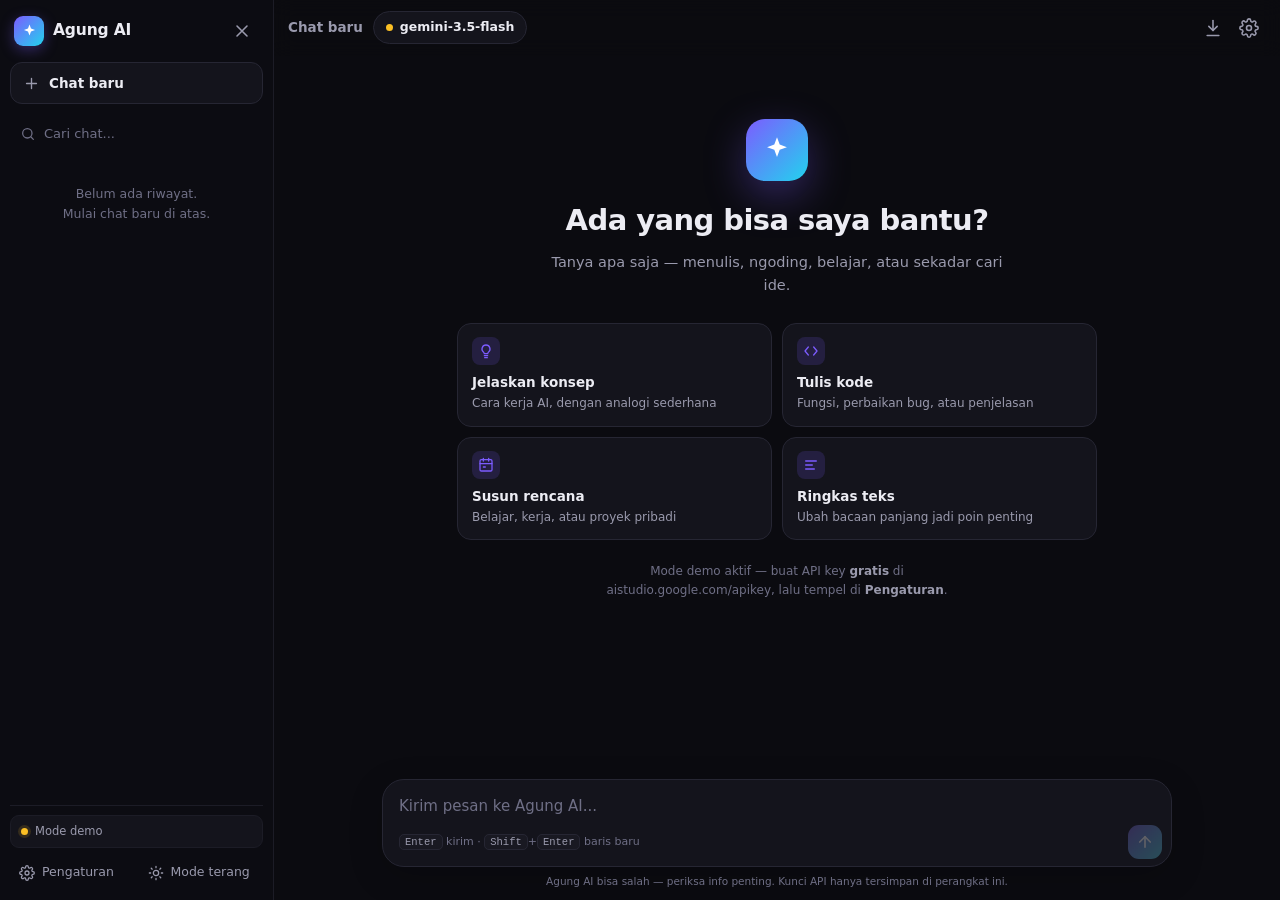
==== commit 35c08d17: "Add files via upload" ====
--- a/docs/ai/index.html
+++ b/docs/ai/index.html
@@ -1056,6 +1056,14 @@
   padding: 1px 5px;
   border-radius: 4px;
 }
+
+.hint a {
+  color: var(--accent, #7c9cff);
+  text-decoration: underline;
+  text-underline-offset: 2px;
+}
+
+.hint a:hover { color: var(--accent-strong, #9db4ff); }
 
 .input {
   width: 100%;
@@ -1514,6 +1522,7 @@
             </button>
           </div>
           <p class="hint">Kosongkan untuk penyedia lokal (Ollama / LM Studio) yang tidak butuh key.</p>
+          <p class="hint">Key gratis: <a href="https://aistudio.google.com/apikey" target="_blank" rel="noopener">Gemini</a> · <a href="https://console.groq.com/keys" target="_blank" rel="noopener">Groq</a> · <a href="https://openrouter.ai/keys" target="_blank" rel="noopener">OpenRouter</a></p>
         </div>
 
         <div class="field">
@@ -1847,10 +1856,10 @@
   };
 
   var DEFAULT_SETTINGS = {
-    preset: 'openai',
-    baseUrl: 'https://api.openai.com/v1',
+    preset: 'gemini',
+    baseUrl: 'https://generativelanguage.googleapis.com/v1beta/openai',
     apiKey: '',
-    model: 'gpt-4o-mini',
+    model: 'gemini-3.5-flash',
     systemPrompt:
       'Anda adalah Agung AI, asisten yang ramah, jelas, dan akurat. ' +
       'Jawab dalam bahasa yang sama dengan pengguna. Gunakan Markdown bila membantu ' +
@@ -1888,8 +1897,8 @@
     {
       id: 'gemini', name: 'Gemini',
       baseUrl: 'https://generativelanguage.googleapis.com/v1beta/openai',
-      models: ['gemini-2.5-flash', 'gemini-2.5-pro', 'gemini-2.0-flash'],
-      keyHint: 'AIza...'
+      models: ['gemini-3.5-flash', 'gemini-3.8-flash', 'gemini-3.1-flash-lite', 'gemini-flash-latest'],
+      keyHint: 'AIza... atau AQ...'
     },
     {
       id: 'mistral', name: 'Mistral',
@@ -2121,7 +2130,7 @@
 
     if (el.emptyNote) {
       el.emptyNote.innerHTML = demo
-        ? 'Mode demo aktif — sambungkan API key di <b>Pengaturan</b> untuk jawaban AI sungguhan.'
+        ? 'Mode demo aktif — buat API key <b>gratis</b> di aistudio.google.com/apikey, lalu tempel di <b>Pengaturan</b>.'
         : 'Terhubung ke <b>' + MD.escape(hostOf(state.settings.baseUrl)) + '</b> · model <b>' + MD.escape(state.settings.model) + '</b>';
     }
   }
@@ -2483,11 +2492,11 @@
 
     if (/^(halo|hai|hi|hello|pagi|siang|sore|malam|assalam|selamat)/.test(t)) {
       return head +
-        'Saya sudah siap dipakai. Untuk mengaktifkan AI sungguhan:\n\n' +
-        '1. Buka **Pengaturan** (ikon gerigi di kanan atas).\n' +
-        '2. Pilih penyedia — misalnya **OpenRouter** (banyak model gratis) atau **Groq** (cepat).\n' +
-        '3. Tempel **API key**, klik **Tes koneksi**, lalu **Simpan**.\n\n' +
-        'Setelah itu semua jawaban akan datang dari model AI pilihan Anda. Mau mulai dari mana?';
+        'AI sungguhan bisa aktif **gratis**, cukup 1 langkah:\n\n' +
+        '1. Buat API key gratis di **aistudio.google.com/apikey** (login akun Google → **Create API key**).\n' +
+        '2. Buka **Pengaturan** — penyedia **Gemini** sudah terpilih otomatis.\n' +
+        '3. Tempel key → **Tes koneksi** → **Simpan**.\n\n' +
+        'Tanpa kartu kredit, dan kuotanya cukup untuk pemakaian harian. Mau mulai dari mana?';
     }
 
     if (/(kode|code|javascript|python|fungsi|function|program|error|bug|script)/.test(t)) {
@@ -2499,17 +2508,17 @@
         '}\n\n' +
         'console.log(sapa("Agung"));\n' +
         '```\n\n' +
-        'Aktifkan API key di **Pengaturan** untuk jawaban yang benar-benar dibuat oleh model AI.';
+        'Aktifkan API key **gratis** (aistudio.google.com/apikey) di **Pengaturan** untuk jawaban yang benar-benar dibuat oleh model AI.';
     }
 
     return head +
       'Pesan Anda saya terima:\n\n> ' + quote.replace(/\n/g, '\n> ') + '\n\n' +
-      'Karena belum ada API key, saya belum bisa menjawab dengan AI sungguhan. Langkah mengaktifkannya:\n\n' +
-      '1. Buka **Pengaturan** → pilih penyedia.\n' +
-      '2. Isi **API key** → **Tes koneksi** → **Simpan**.\n' +
-      '3. Kirim ulang pertanyaan Anda.\n\n' +
+      'Karena belum ada API key, saya belum bisa menjawab dengan AI sungguhan. Mengaktifkannya gratis:\n\n' +
+      '1. Buat API key gratis di **aistudio.google.com/apikey**.\n' +
+      '2. Buka **Pengaturan** — penyedia **Gemini** sudah terpilih otomatis.\n' +
+      '3. Tempel key → **Tes koneksi** → **Simpan**, lalu kirim ulang pertanyaan Anda.\n\n' +
       '> 🔒 API key hanya disimpan di browser ini dan hanya dikirim ke alamat API yang Anda isi.\n\n' +
-      'Pilihan gratis yang mudah: **OpenRouter** (model `:free`) atau **Groq**. Bisa juga **Ollama** di komputer sendiri tanpa key.';
+      'Alternatif gratis lain: **Groq** (console.groq.com/keys) atau **OpenRouter** (model `:free`). Bisa juga **Ollama** di komputer sendiri tanpa key.';
   }
 
   async function demoStream(asst, signal) {
